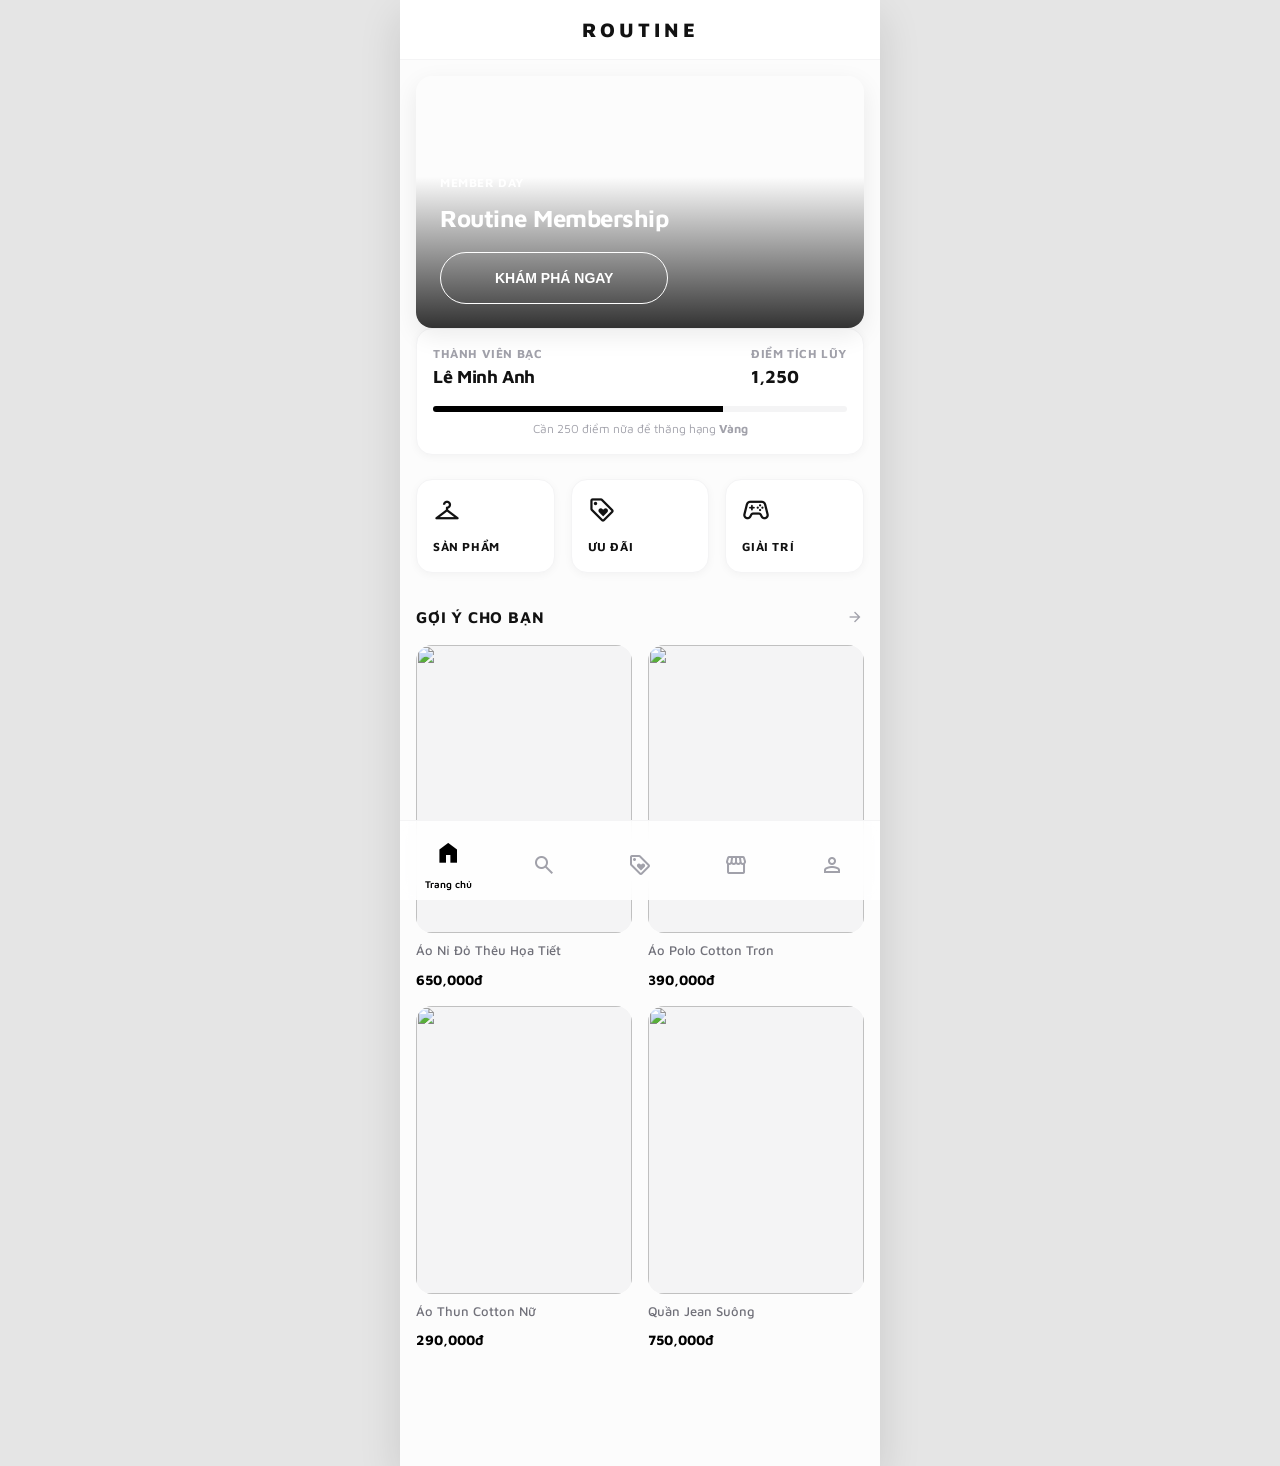
==== index.html @ a9ef7113 "Refactor Routine UI to modern fashion aesthetics" ====
<!DOCTYPE html>
<html lang="vi">
<head>
    <meta charset="UTF-8">
    <meta name="viewport" content="width=device-width, initial-scale=1.0, maximum-scale=1.0, user-scalable=no, viewport-fit=cover">
    <title>ROUTINE | Minimalism Fashion</title>
    <link rel="stylesheet" href="style.css">
</head>
<body>
    <div class="app-container">
        
        <!-- HEADER -->
        <header class="app-header">
            <h1 class="brand-logo">ROUTINE</h1>
        </header>

        <!-- VIEW: TRANG CHỦ -->
        <div id="view-home" class="view-section">
            <div class="p-4 flex-col gap-4">
                <div class="hero-banner" style="background-image: url('https://images.unsplash.com/photo-1441984904996-e0b6ba687e04?q=80&w=1200');">
                    <div class="hero-content">
                        <p class="text-xs uppercase font-bold mb-2">Member Day</p>
                        <h2 class="text-2xl font-bold mb-4">Routine Membership</h2>
                        <button class="btn btn-outline" style="border-color: white; color: white;" onclick="showTiers()">KHÁM PHÁ NGAY</button>
                    </div>
                </div>

                <div class="card mb-6">
                    <div class="flex justify-between items-start mb-4">
                        <div>
                            <p class="text-xs text-muted uppercase font-bold mb-1">Thành viên Bạc</p>
                            <h3 class="text-lg font-bold">Lê Minh Anh</h3>
                        </div>
                        <div class="text-right">
                            <p class="text-xs text-muted uppercase font-bold mb-1">Điểm tích lũy</p>
                            <p id="home-points" class="text-lg font-bold">1,250</p>
                        </div>
                    </div>
                    <div style="height: 6px; background: #f4f4f5; border-radius: 3px; overflow: hidden; margin-bottom: 8px;">
                        <div style="height: 100%; width: 70%; background: var(--accent);"></div>
                    </div>
                    <p class="text-xs text-muted text-center">Cần 250 điểm nữa để thăng hạng <span class="font-bold text-accent">Vàng</span></p>
                </div>

                <div class="flex gap-4 mb-8">
                    <div class="card flex-1 flex-col items-center justify-center p-4 gap-2" onclick="showView('shop')">
                        <span class="material-symbols-outlined" style="font-size: 28px;">checkroom</span>
                        <p class="text-xs font-bold uppercase mt-2">Sản phẩm</p>
                    </div>
                    <div class="card flex-1 flex-col items-center justify-center p-4 gap-2" onclick="showView('loyalty')">
                        <span class="material-symbols-outlined" style="font-size: 28px;">loyalty</span>
                        <p class="text-xs font-bold uppercase mt-2">Ưu đãi</p>
                    </div>
                    <div class="card flex-1 flex-col items-center justify-center p-4 gap-2" onclick="openGameHub()">
                        <span class="material-symbols-outlined" style="font-size: 28px;">stadia_controller</span>
                        <p class="text-xs font-bold uppercase mt-2">Giải trí</p>
                    </div>
                </div>

                <div class="flex justify-between items-center mb-4">
                    <h3 class="text-base uppercase tracking-wide">Gợi ý cho bạn</h3>
                    <span class="material-symbols-outlined text-muted" style="font-size: 18px;" onclick="showView('shop')">arrow_forward</span>
                </div>
                <div class="product-grid" id="home-featured-products"></div>
            </div>
        </div>

        <!-- VIEW: MUA SẮM -->
        <div id="view-shop" class="view-section hidden">
            <div class="px-4 py-2 sticky" style="top: var(--header-height); background: var(--glass-bg); backdrop-filter: var(--glass-blur); z-index: 10;">
                <div class="input-wrapper mb-4">
                    <span class="material-symbols-outlined text-muted ml-2">search</span>
                    <input type="text" id="shop-search" placeholder="Tìm sản phẩm áo, quần..." oninput="handleSearch(this.value)">
                </div>
                <div class="tabs" style="margin-bottom: 8px;">
                    <div class="tab active" onclick="switchShopTab('nam')">NAM</div>
                    <div class="tab" onclick="switchShopTab('nu')">NỮ</div>
                </div>
            </div>
            <div class="p-4">
                <div class="product-grid" id="shop-product-grid"></div>
            </div>
        </div>

        <!-- VIEW: LOYALTY -->
        <div id="view-loyalty" class="view-section hidden">
            <div class="p-6">
                <!-- VIP Card -->
                <div class="vip-card mb-8">
                    <p class="text-xs uppercase font-semibold text-muted mb-2 tracking-wide">Silver Member</p>
                    <h2 class="text-3xl font-bold mb-8">Lê Minh Anh</h2>
                    <div class="flex justify-between items-end">
                        <div>
                            <p class="text-xs text-muted mb-1 uppercase">Điểm hiện có</p>
                            <p class="text-2xl font-bold">1,250</p>
                        </div>
                        <span class="material-symbols-outlined" style="font-size: 40px; opacity: 0.8;">workspaces</span>
                    </div>
                    <button class="btn btn-outline mt-6" style="border-color: rgba(255,255,255,0.2); color: white;" onclick="showTiers()">CHI TIẾT HẠNG</button>
                </div>

                <h3 class="text-sm font-bold uppercase mb-4 text-muted">Đổi Voucher</h3>
                <div class="flex flex-col gap-4 mb-8">
                    <div class="card flex justify-between items-center">
                        <div class="flex items-center gap-4">
                            <div style="width:40px;height:40px; border-radius:8px; background:#f4f4f5; display:flex; align-items:center; justify-content:center;">
                                <span class="material-symbols-outlined">sell</span>
                            </div>
                            <div>
                                <p class="text-sm font-bold">Voucher 50K</p>
                                <p class="text-xs text-muted">Đổi 500 điểm</p>
                            </div>
                        </div>
                        <button class="btn" style="width: 70px; padding: 8px; font-size: 12px;" onclick="redeemVoucher(50)">ĐỔI</button>
                    </div>
                    <div class="card flex justify-between items-center">
                        <div class="flex items-center gap-4">
                            <div style="width:40px;height:40px; border-radius:8px; background:#f4f4f5; display:flex; align-items:center; justify-content:center;">
                                <span class="material-symbols-outlined">sell</span>
                            </div>
                            <div>
                                <p class="text-sm font-bold">Voucher 100K</p>
                                <p class="text-xs text-muted">Đổi 900 điểm</p>
                            </div>
                        </div>
                        <button class="btn" style="width: 70px; padding: 8px; font-size: 12px;" onclick="redeemVoucher(100)">ĐỔI</button>
                    </div>
                </div>

                <h3 class="text-sm font-bold uppercase mb-4 text-muted">Voucher Của Bạn</h3>
                <div id="user-vouchers" class="flex flex-col gap-3"></div>
            </div>
        </div>

        <!-- VIEW: CỬA HÀNG -->
        <div id="view-stores" class="view-section hidden">
            <div class="p-4">
                <div class="card mb-6" style="background: var(--accent); color: white; padding: 24px;">
                    <p class="text-xs uppercase font-bold text-muted mb-2 tracking-wide">Gần bạn nhất</p>
                    <h3 class="text-xl font-bold mb-2">Routine Nguyễn Trãi</h3>
                    <p class="text-xs opacity-80 mb-6">554 Nguyễn Trãi, Thanh Xuân, Hà Nội</p>
                    
                    <button class="btn btn-outline" style="border-color: rgba(255,255,255,0.3); color: white;" onclick="openBooking('Routine Nguyễn Trãi')">ĐẶT LỊCH THỬ ĐỒ</button>
                </div>

                <div class="tabs">
                    <div class="tab store-tab active" onclick="renderStores('Tất cả', this)">Tất cả</div>
                    <div class="tab store-tab" onclick="renderStores('Hà Nội', this)">Hà Nội</div>
                    <div class="tab store-tab" onclick="renderStores('TP HCM', this)">TP HCM</div>
                </div>

                <div id="store-list" class="flex flex-col gap-4"></div>
            </div>
        </div>

        <!-- VIEW: CÁ NHÂN -->
        <div id="view-account" class="view-section hidden">
            <div class="p-6 flex flex-col items-center">
                <div style="width:90px;height:90px; border-radius:50%; overflow:hidden; border: 3px solid white; box-shadow: var(--shadow-md); margin-bottom: 16px;">
                    <img src="https://images.unsplash.com/photo-1544005313-94ddf0286df2?q=80&w=300" style="width:100%; height:100%; object-fit:cover;">
                </div>
                <h2 class="text-xl font-bold mb-1">Lee Ji-eun</h2>
                <p class="text-sm text-gray mb-8">iu.official@routine.vn</p>

                <div class="w-full card p-0 overflow-hidden mb-8">
                    <div class="menu-item" onclick="openOverlay('order-history')">
                        <span class="text-sm font-semibold">Lịch sử đơn hàng</span>
                        <span class="material-symbols-outlined text-gray">chevron_right</span>
                    </div>
                    <div class="menu-item" onclick="openOverlay('personal-info')">
                        <span class="text-sm font-semibold">Thông tin cá nhân</span>
                        <span class="material-symbols-outlined text-gray">chevron_right</span>
                    </div>
                    <div class="menu-item" onclick="openOverlay('policies')">
                        <span class="text-sm font-semibold">Chính sách & Quy định</span>
                        <span class="material-symbols-outlined text-gray">chevron_right</span>
                    </div>
                    <div class="menu-item" onclick="openOverlay('help')">
                        <span class="text-sm font-semibold">Trợ giúp</span>
                        <span class="material-symbols-outlined text-gray">chevron_right</span>
                    </div>
                </div>

                <button class="btn btn-outline w-full" style="color: #ef4444; border-color: #fca5a5;">ĐĂNG XUẤT</button>
            </div>
        </div>

        <!-- BOTTOM NAV -->
        <nav class="bottom-nav">
            <a href="javascript:void(0)" class="nav-item active" id="nav-home" onclick="showView('home')">
                <span class="material-symbols-outlined">home</span>
                <span>Trang chủ</span>
            </a>
            <a href="javascript:void(0)" class="nav-item" id="nav-shop" onclick="showView('shop')">
                <span class="material-symbols-outlined">search</span>
                <span>Sản phẩm</span>
            </a>
            <a href="javascript:void(0)" class="nav-item" id="nav-loyalty" onclick="showView('loyalty')">
                <span class="material-symbols-outlined">loyalty</span>
                <span>Loyalty</span>
            </a>
            <a href="javascript:void(0)" class="nav-item" id="nav-stores" onclick="showView('stores')">
                <span class="material-symbols-outlined">storefront</span>
                <span>Cửa hàng</span>
            </a>
            <a href="javascript:void(0)" class="nav-item" id="nav-account" onclick="showView('account')">
                <span class="material-symbols-outlined">person</span>
                <span>Cá nhân</span>
            </a>
        </nav>

        <!-- OVELAYS -->
        
        <!-- PRODUCT DETAIL OVERLAY -->
        <div id="overlay-product-detail" class="overlay-view hidden">
            <header class="overlay-header">
                <span class="material-symbols-outlined back-btn" onclick="closeOverlay('product-detail')">close</span>
                <span class="flex-1 text-center font-bold uppercase text-sm tracking-wide">Chi tiết</span>
                <div style="width: 40px"></div>
            </header>
            <div class="overlay-content p-0">
                <img id="pd-img" src="" style="width:100%; aspect-ratio:3/4; object-fit:cover;">
                <div class="p-6">
                    <p class="text-xs text-gray uppercase font-bold mb-2">Sản phẩm Routine</p>
                    <h2 id="pd-name" class="text-xl mb-2 font-bold"></h2>
                    <p id="pd-price" class="text-xl font-bold mb-8 text-accent"></p>
                    
                    <p class="text-xs font-bold uppercase text-gray mb-3">Chọn Kích thước</p>
                    <div class="flex gap-3 mb-8">
                        <div class="size-btn active" onclick="selectSize(this)">S</div>
                        <div class="size-btn" onclick="selectSize(this)">M</div>
                        <div class="size-btn" onclick="selectSize(this)">L</div>
                        <div class="size-btn" onclick="selectSize(this)">XL</div>
                    </div>

                    <p class="text-xs font-bold uppercase text-gray mb-3">Mô tả sản phẩm</p>
                    <p class="text-sm text-gray mb-8 leading-relaxed">
                        Thiết kế chú trọng sự thoải mái và thanh lịch. Chất liệu cotton pha spandex đem lại độ mềm mại tối đa trên bề mặt, giữ form xuất sắc qua nhiều lần giặt. Nâng tầm phong cách cá nhân với sự tối giản khác biệt.
                    </p>

                    <button class="btn" onclick="addToCart()">THÊM VÀO GIỎ</button>
                    <button class="btn btn-outline mt-3" style="border: none;" onclick="closeOverlay('product-detail')">TÌM HIỂU THÊM Ở TRANG KHÁC</button>
                </div>
            </div>
        </div>

        <!-- CART OVERLAY -->
        <div id="overlay-cart" class="overlay-view hidden">
            <header class="overlay-header">
                <span class="material-symbols-outlined back-btn" onclick="closeOverlay('cart')">close</span>
                <span class="flex-1 text-center font-bold uppercase text-sm tracking-wide">Giỏ hàng của bạn</span>
                <div style="width: 40px"></div>
            </header>
            <div class="overlay-content p-4 flex flex-col justify-between">
                <div id="cart-items" class="flex-1"></div>
                <div class="mt-8 pt-4 border-t border-border">
                    <div class="flex justify-between items-center mb-4">
                        <span class="text-sm font-semibold">Tổng cộng:</span>
                        <span id="cart-total" class="text-xl font-bold text-accent">0đ</span>
                    </div>
                    <button class="btn w-full" onclick="openCheckout()">TIẾN HÀNH THANH TOÁN</button>
                </div>
            </div>
        </div>

        <!-- CHECKOUT OVERLAY -->
        <div id="overlay-checkout" class="overlay-view hidden">
            <header class="overlay-header">
                <span class="material-symbols-outlined back-btn" onclick="closeOverlay('checkout')">arrow_back</span>
                <span class="flex-1 text-center font-bold uppercase text-sm tracking-wide">Thanh toán</span>
                <div style="width: 40px"></div>
            </header>
            <div class="overlay-content p-5">
                <div class="card p-4 mb-6">
                    <p class="text-xs uppercase font-bold text-gray mb-4">Thông tin nhận hàng</p>
                    <div class="input-wrapper mb-3"><input type="text" placeholder="Họ và tên" value="Lê Minh Anh"></div>
                    <div class="input-wrapper mb-3"><input type="text" placeholder="Số điện thoại" value="098****123"></div>
                    <div class="input-wrapper"><input type="text" placeholder="Địa chỉ giao hàng"></div>
                </div>

                <div class="card p-4 mb-6">
                    <p class="text-xs uppercase font-bold text-gray mb-4">Voucher</p>
                    <div class="flex justify-between items-center cursor-pointer" onclick="openOverlay('voucher-select')">
                        <div class="flex items-center gap-3">
                            <span class="material-symbols-outlined text-accent">local_offer</span>
                            <span id="co-voucherName" class="text-sm font-semibold">Chọn hoặc nhập mã</span>
                        </div>
                        <span class="material-symbols-outlined text-gray">chevron_right</span>
                    </div>
                </div>

                <div class="card p-4 mb-8">
                    <div class="flex justify-between mb-2">
                        <p class="text-sm text-gray">Tạm tính</p>
                        <p id="co-subtotal" class="text-sm font-medium">0đ</p>
                    </div>
                    <div class="flex justify-between mb-4 pb-4 border-b border-border">
                        <p class="text-sm text-gray">Giảm giá</p>
                        <p id="co-discount" class="text-sm font-medium text-success">0đ</p>
                    </div>
                    <div class="flex justify-between">
                        <p class="text-base font-bold">Tổng thanh toán</p>
                        <p id="co-final" class="text-xl font-bold">0đ</p>
                    </div>
                </div>

                <button class="btn" onclick="placeOrder()">HOÀN TẤT ĐẶT HÀNG</button>
            </div>
        </div>

        <!-- SUCCESS OVERLAY -->
        <div id="overlay-success" class="overlay-view hidden justify-center items-center p-6 text-center">
            <div style="width: 80px; height: 80px; border-radius: 50%; background: var(--success); color: white; display: flex; align-items: center; justify-content: center; margin-bottom: 24px;">
                <span class="material-symbols-outlined" style="font-size: 36px;">done</span>
            </div>
            <h2 class="text-2xl font-bold mb-2">Đặt hàng thành công</h2>
            <p class="text-sm text-gray mb-8">Cảm ơn bạn đã mua sắm tại Routine. Đơn hàng #RTN-9201 đang được chuẩn bị.</p>
            <button class="btn btn-outline" style="width: 200px" onclick="closeAllOverlays(); showView('home');">VỀ TRANG CHỦ</button>
        </div>

        <!-- GAME HUB -->
        <div id="overlay-game-hub" class="overlay-view hidden">
            <header class="overlay-header">
                <span class="material-symbols-outlined back-btn" onclick="closeOverlay('game-hub')">close</span>
                <span class="flex-1 text-center font-bold uppercase text-sm tracking-wide">Giải trí & Quà tặng</span>
                <div style="width: 40px"></div>
            </header>
            <div class="overlay-content p-6">
                <div class="card flex items-center gap-4 py-5 mb-4" onclick="openOverlay('wheel')">
                    <div style="width: 50px; height: 50px; border-radius: var(--radius-sm); background: var(--bg-main); display: flex; align-items: center; justify-content: center;">
                        <span class="material-symbols-outlined">casino</span>
                    </div>
                    <div>
                        <h3 class="text-base font-bold">Lucky Wheel</h3>
                        <p class="text-xs text-gray">Quay thưởng nhận Voucher độc quyền</p>
                    </div>
                </div>

                <div class="card flex items-center gap-4 py-5 mb-4" onclick="alert('Tính năng Mix & Match đang hoàn thiện')">
                    <div style="width: 50px; height: 50px; border-radius: var(--radius-sm); background: var(--bg-main); display: flex; align-items: center; justify-content: center;">
                        <span class="material-symbols-outlined">checkroom</span>
                    </div>
                    <div>
                        <h3 class="text-base font-bold">Mix & Match AI</h3>
                        <p class="text-xs text-gray">Tạo cá tính riêng với AI Styling</p>
                    </div>
                </div>
            </div>
        </div>

        <!-- WHEEL GAME -->
        <div id="overlay-wheel" class="overlay-view hidden text-center">
            <header class="overlay-header">
                <span class="material-symbols-outlined back-btn" onclick="closeOverlay('wheel')">arrow_back</span>
                <span class="flex-1 text-center font-bold uppercase text-sm tracking-wide">Vòng Quay May Mắn</span>
                <div style="width: 40px"></div>
            </header>
            <div class="overlay-content p-6 flex flex-col items-center">
                <h2 class="text-xl font-bold mt-4 mb-2">Thử vận may ngay!</h2>
                <p class="text-sm text-gray mb-10">Mỗi ngày 1 lượt quay cho thành viên Routine.</p>

                <div class="wheel-container text-center" id="wheel">
                    <div class="wheel-segment border-bottom"></div>
                    <div class="wheel-segment border-bottom"></div>
                    <div class="wheel-segment border-bottom"></div>
                    <div class="wheel-segment border-bottom"></div>
                    <div class="wheel-segment border-bottom"></div>
                    <div class="wheel-segment border-bottom"></div>
                </div>
                <div style="width: 0; height: 0; border-left: 20px solid transparent; border-right: 20px solid transparent; border-top: 40px solid var(--accent); margin-top: -20px; z-index: 10;"></div>

                <button id="spin-btn" class="btn mt-12" style="width: 250px;" onclick="spinWheel()">BẮT ĐẦU QUAY</button>
            </div>
        </div>

        <!-- VOUCHER SELECT -->
        <div id="overlay-voucher-select" class="overlay-view hidden">
            <header class="overlay-header">
                <span class="material-symbols-outlined back-btn" onclick="closeOverlay('voucher-select')">close</span>
                <span class="flex-1 text-center font-bold uppercase text-sm tracking-wide">Chọn ưu đãi</span>
                <div style="width: 40px"></div>
            </header>
            <div class="overlay-content p-6">
                <div id="voucher-list" class="flex flex-col gap-4"></div>
            </div>
        </div>

        <!-- TIER DETAILS -->
        <div id="overlay-tier-details" class="overlay-view hidden">
            <header class="overlay-header">
                <span class="material-symbols-outlined back-btn" onclick="closeOverlay('tier-details')">close</span>
                <span class="flex-1 text-center font-bold uppercase text-sm tracking-wide">Hạng Membership</span>
                <div style="width: 40px"></div>
            </header>
            <div class="overlay-content p-5">
                <div class="tabs mb-6" style="gap: 4px; justify-content: space-between; border: none; background: #f4f4f5; border-radius: 12px; padding: 4px;">
                    <div class="tab tier-tab text-center flex-1" style="border-radius:8px; padding: 10px 0; font-size: 13px; font-weight:700; color:var(--text-muted);" onclick="renderTier('bronze')">ĐỒNG</div>
                    <div class="tab tier-tab text-center flex-1 active" style="border-radius:8px; padding: 10px 0; font-size: 13px; font-weight:700; color:var(--accent); background:white; box-shadow:0 2px 4px rgba(0,0,0,0.05);" onclick="renderTier('silver')">BẠC</div>
                    <div class="tab tier-tab text-center flex-1" style="border-radius:8px; padding: 10px 0; font-size: 13px; font-weight:700; color:var(--text-muted);" onclick="renderTier('gold')">VÀNG</div>
                </div>

                <div id="tier-content-dynamic">
                    <!-- injected by js -->
                </div>
            </div>
        </div>

        <!-- ORDER HISTORY -->
        <div id="overlay-order-history" class="overlay-view hidden">
            <header class="overlay-header">
                <span class="material-symbols-outlined back-btn" onclick="closeOverlay('order-history')">arrow_back</span>
                <span class="flex-1 text-center font-bold uppercase text-sm tracking-wide">Lịch sử đơn hàng</span>
                <div style="width: 40px"></div>
            </header>
            <div class="overlay-content p-4">
                <div class="card mb-4 p-4">
                    <div class="flex justify-between items-center mb-3">
                        <p class="text-sm font-bold uppercase">#RTN-9201</p>
                        <p class="text-xs font-semibold text-success bg-white px-2 py-1 rounded border border-success">Đang chuẩn bị</p>
                    </div>
                    <div class="flex justify-between items-center mb-2">
                        <p class="text-sm text-gray">30/03/2026</p>
                        <p class="text-sm font-bold">1,820,000đ</p>
                    </div>
                </div>
                <!-- Mock completed order -->
                <div class="card mb-4 p-4 opacity-75">
                    <div class="flex justify-between items-center mb-3">
                        <p class="text-sm font-bold uppercase text-gray">#RTN-8452</p>
                        <p class="text-xs font-semibold text-gray bg-white px-2 py-1 rounded border border-border">Đã giao hàng</p>
                    </div>
                    <div class="flex justify-between items-center mb-2">
                        <p class="text-sm text-gray">15/02/2026</p>
                        <p class="text-sm font-bold text-gray">450,000đ</p>
                    </div>
                </div>
            </div>
        </div>

        <!-- PERSONAL INFO -->
        <div id="overlay-personal-info" class="overlay-view hidden">
            <header class="overlay-header">
                <span class="material-symbols-outlined back-btn" onclick="closeOverlay('personal-info')">arrow_back</span>
                <span class="flex-1 text-center font-bold uppercase text-sm tracking-wide">Thông tin cá nhân</span>
                <div style="width: 40px"></div>
            </header>
            <div class="overlay-content p-6">
                <div class="flex flex-col items-center mb-8">
                    <div style="width:90px;height:90px; border-radius:50%; overflow:hidden; border: 3px solid white; box-shadow: var(--shadow-md); margin-bottom: 16px;">
                        <img src="https://images.unsplash.com/photo-1544005313-94ddf0286df2?q=80&w=300" style="width:100%; height:100%; object-fit:cover;">
                    </div>
                    <button class="text-sm font-semibold text-accent underline bg-transparent border-none">Đổi ảnh đại diện</button>
                </div>
                <div class="input-wrapper mb-4"><input type="text" placeholder="Họ và tên" value="Lee Ji-eun"></div>
                <div class="input-wrapper mb-4"><input type="email" placeholder="Email" value="iu.official@routine.vn"></div>
                <div class="input-wrapper mb-4"><input type="tel" placeholder="Số điện thoại" value="098****123"></div>
                
                <button class="btn mt-4" onclick="closeOverlay('personal-info'); alert('Cập nhật thành công!');">LƯU THAY ĐỔI</button>
            </div>
        </div>

        <!-- POLICIES -->
        <div id="overlay-policies" class="overlay-view hidden">
            <header class="overlay-header">
                <span class="material-symbols-outlined back-btn" onclick="closeOverlay('policies')">arrow_back</span>
                <span class="flex-1 text-center font-bold uppercase text-sm tracking-wide">Chính sách</span>
                <div style="width: 40px"></div>
            </header>
            <div class="overlay-content p-6 text-sm text-gray leading-relaxed">
                <h3 class="text-base font-bold text-accent mb-2">1. Điều khoản bảo hành</h3>
                <p class="mb-4">Tất cả các sản phẩm Routine đều được bảo hành đường may, khóa kéo trong vòng 3 tháng kể từ ngày mua. Quý khách vui lòng mang hóa đơn đến cửa hàng gần nhất để được hỗ trợ.</p>
                <h3 class="text-base font-bold text-accent mb-2">2. Chính sách đổi trả</h3>
                <p class="mb-4">Khách hàng được quyền đổi sản phẩm một lần duy nhất trong vòng 15 ngày với điều kiện sản phẩm còn nguyên tem mác, chưa qua sử dụng, giặt ủi.</p>
                <h3 class="text-base font-bold text-accent mb-2">3. Phí vận chuyển</h3>
                <p class="mb-4">Miễn phí giao hàng cho đơn từ 500,000đ. Đơn dưới mức trên tính phí vận chuyển đồng giá 30,000đ trên toàn quốc.</p>
            </div>
        </div>

        <!-- HELP -->
        <div id="overlay-help" class="overlay-view hidden">
            <header class="overlay-header">
                <span class="material-symbols-outlined back-btn" onclick="closeOverlay('help')">arrow_back</span>
                <span class="flex-1 text-center font-bold uppercase text-sm tracking-wide">Trợ giúp</span>
                <div style="width: 40px"></div>
            </header>
            <div class="overlay-content p-6">
                <div class="card p-5 mb-6 text-center">
                    <span class="material-symbols-outlined text-accent mb-2" style="font-size: 32px;">support_agent</span>
                    <h3 class="text-base font-bold mb-1">Tổng đài CSKH</h3>
                    <p class="text-sm text-gray mb-4">1900 633 982<br>(09:00 - 22:00 hằng ngày)</p>
                    <button class="btn btn-outline w-full" style="height: 44px; font-size: 13px;">GỌI NGAY</button>
                </div>
                <div class="card p-5 text-center">
                    <span class="material-symbols-outlined text-accent mb-2" style="font-size: 32px;">chat</span>
                    <h3 class="text-base font-bold mb-1">Trò chuyện với chúng tôi</h3>
                    <p class="text-sm text-gray mb-4">Nhắn tin qua Facebook hoặc Zalo</p>
                    <button class="btn w-full" style="height: 44px; font-size: 13px;">GỬI TIN NHẮN</button>
                </div>
            </div>
        </div>

        <!-- BOOKING / ALERTS-->

        <div id="overlay-booking" class="overlay-view hidden">
            <header class="overlay-header">
                <span class="material-symbols-outlined back-btn" onclick="closeOverlay('booking')">arrow_back</span>
                <span class="flex-1 text-center font-bold uppercase text-sm tracking-wide">Đặt hẹn</span>
                <div style="width: 40px"></div>
            </header>
            <div class="overlay-content p-6">
                <div class="card p-5">
                    <h2 id="book-store-name" class="text-lg font-bold mb-6">Routine Nguyễn Trãi</h2>
                    <div class="input-wrapper mb-4"><input type="date" value="2026-03-31"></div>
                    <div class="input-wrapper mb-4">
                        <select>
                            <option>09:00 - 10:00</option>
                            <option>10:00 - 11:00</option>
                            <option>14:00 - 15:00</option>
                        </select>
                    </div>
                    <button class="btn mt-4" onclick="closeOverlay('booking'); alert('Đặt lịch thành công! Bạn sẽ nhận được email xác nhận.')">XÁC NHẬN ĐẶT LỊCH</button>
                </div>
            </div>
        </div>

        <!-- Floating Cart Icon (Global active state) -->
        <div id="floating-cart" style="position: fixed; bottom: calc(var(--nav-height) + 20px); right: 20px; width: 56px; height: 56px; background: var(--accent); color: white; border-radius: 50%; display: none; align-items: center; justify-content: center; box-shadow: var(--shadow-lg); z-index: 900; cursor: pointer;" onclick="openOverlay('cart')">
            <span class="material-symbols-outlined">shopping_bag</span>
            <div id="cart-badge" style="position: absolute; top: -5px; right: -5px; background: var(--success); width: 22px; height: 22px; border-radius: 50%; font-size: 11px; font-weight: bold; display: flex; align-items: center; justify-content: center;">1</div>
        </div>

    </div>

    <!-- MAIN SCRIPT -->
    <script src="main.js"></script>
</body>
</html>
---- style.css ----
@import url('https://fonts.googleapis.com/css2?family=Maven+Pro:wght@400;500;600;700;800;900&display=swap');
@import url('https://fonts.googleapis.com/css2?family=Material+Symbols+Outlined:opsz,wght,FILL,GRAD@24,300,0,0');

:root {
    --bg-main: #fcfcfc;
    --bg-surface: #ffffff;
    --text-primary: #121212;
    --text-secondary: #71717a;
    --text-muted: #a1a1aa;
    --accent: #000000;
    --accent-hover: #27272a;
    --border: #f4f4f5;
    --border-dark: #e4e4e7;
    --success: #10b981;
    --nav-height: 80px;
    --header-height: 60px;
    --radius-sm: 8px;
    --radius-md: 16px;
    --radius-lg: 24px;
    --radius-full: 9999px;
    --shadow-sm: 0 2px 8px rgba(0, 0, 0, 0.04);
    --shadow-md: 0 8px 24px rgba(0, 0, 0, 0.08);
    --shadow-lg: 0 16px 40px rgba(0, 0, 0, 0.12);
    --glass-bg: rgba(255, 255, 255, 0.85);
    --glass-blur: blur(12px);
    --max-width: 480px;
}

* {
    margin: 0;
    padding: 0;
    box-sizing: border-box;
    -webkit-tap-highlight-color: transparent;
}

body {
    font-family: 'Maven Pro', sans-serif;
    background-color: #e5e5e5;
    color: var(--text-primary);
    -webkit-font-smoothing: antialiased;
    line-height: 1.5;
}

/* App Container */
.app-container {
    width: 100%;
    max-width: var(--max-width);
    min-height: 100vh;
    margin: 0 auto;
    background-color: var(--bg-main);
    position: relative;
    overflow-x: hidden;
    box-shadow: var(--shadow-lg);
    display: flex;
    flex-direction: column;
}

/* Typography Utilities */
h1, h2, h3, h4, h5, h6 { font-weight: 700; letter-spacing: -0.02em; }
.text-xs { font-size: 0.75rem; }
.text-sm { font-size: 0.875rem; }
.text-base { font-size: 1rem; }
.text-lg { font-size: 1.125rem; }
.text-xl { font-size: 1.25rem; }
.text-2xl { font-size: 1.5rem; }
.text-3xl { font-size: 1.875rem; }
.font-medium { font-weight: 500; }
.font-semibold { font-weight: 600; }
.font-bold { font-weight: 700; }
.text-center { text-align: center; }
.text-gray { color: var(--text-secondary); }
.text-muted { color: var(--text-muted); }
.uppercase { text-transform: uppercase; letter-spacing: 0.05em; }

/* Layout Utilities */
.flex { display: flex; }
.flex-col { flex-direction: column; }
.items-center { align-items: center; }
.items-stretch { align-items: stretch; }
.justify-between { justify-content: space-between; }
.justify-center { justify-content: center; }
.flex-1 { flex: 1; }
.gap-1 { gap: 4px; }
.gap-2 { gap: 8px; }
.gap-3 { gap: 12px; }
.gap-4 { gap: 16px; }
.gap-6 { gap: 24px; }
.w-full { width: 100%; }

/* Spacing */
.p-4 { padding: 16px; }
.p-5 { padding: 20px; }
.p-6 { padding: 24px; }
.px-4 { padding: 0 16px; }
.py-2 { padding: 8px 0; }
.py-4 { padding: 16px 0; }
.mt-2 { margin-top: 8px; }
.mt-4 { margin-top: 16px; }
.mt-6 { margin-top: 24px; }
.mt-8 { margin-top: 32px; }
.mb-2 { margin-bottom: 8px; }
.mb-4 { margin-bottom: 16px; }
.mb-6 { margin-bottom: 24px; }
.mb-8 { margin-bottom: 32px; }

.hidden { display: none !important; }

/* Header */
.app-header {
    height: var(--header-height);
    display: flex;
    align-items: center;
    justify-content: center;
    position: sticky;
    top: 0;
    background: var(--glass-bg);
    backdrop-filter: var(--glass-blur);
    -webkit-backdrop-filter: var(--glass-blur);
    z-index: 100;
    border-bottom: 1px solid var(--border);
}
.brand-logo {
    font-size: 20px;
    font-weight: 800;
    letter-spacing: 0.2em;
    text-transform: uppercase;
}

/* Bottom Navigation */
.bottom-nav {
    position: fixed;
    bottom: 0;
    left: 50%;
    transform: translateX(-50%);
    width: 100%;
    max-width: var(--max-width);
    height: var(--nav-height);
    background: var(--glass-bg);
    backdrop-filter: var(--glass-blur);
    -webkit-backdrop-filter: var(--glass-blur);
    border-top: 1px solid var(--border);
    display: flex;
    justify-content: space-around;
    align-items: center;
    z-index: 1000;
    padding-bottom: env(safe-area-inset-bottom, 16px);
    padding-top: 8px;
}
.nav-item {
    display: flex;
    flex-direction: column;
    align-items: center;
    gap: 4px;
    color: var(--text-muted);
    text-decoration: none;
    transition: all 0.3s ease;
    width: 60px;
    position: relative;
}
.nav-item .material-symbols-outlined {
    font-size: 24px;
    transition: all 0.3s cubic-bezier(0.4, 0, 0.2, 1);
}
.nav-item span:last-child {
    font-size: 10px;
    font-weight: 600;
    opacity: 0;
    transform: translateY(10px);
    transition: all 0.3s cubic-bezier(0.4, 0, 0.2, 1);
    position: absolute;
    bottom: -15px;
}
.nav-item.active { color: var(--accent); }
.nav-item.active .material-symbols-outlined {
    transform: translateY(-12px) scale(1.1);
    font-Variation-Settings: 'FILL' 1;
}
.nav-item.active span:last-child {
    opacity: 1;
    transform: translateY(0);
}

/* Card */
.card {
    background: var(--bg-surface);
    border-radius: var(--radius-md);
    padding: 16px;
    box-shadow: var(--shadow-sm);
    border: 1px solid var(--border);
    transition: transform 0.2s ease, box-shadow 0.2s ease;
}
.card:active {
    transform: scale(0.98);
}

/* Buttons */
.btn {
    width: 100%;
    height: 52px;
    padding: 0 20px;
    border-radius: var(--radius-full);
    background: var(--accent);
    color: #fff;
    border: none;
    font-size: 14px;
    font-weight: 700;
    cursor: pointer;
    transition: all 0.2s ease;
    display: inline-flex;
    align-items: center;
    justify-content: center;
    gap: 8px;
}
.btn:active { transform: scale(0.96); background: var(--accent-hover); }
.btn-outline {
    background: transparent;
    color: var(--accent);
    border: 1px solid var(--border-dark);
}
.btn-outline:active { background: var(--border); }

/* Views */
.view-section {
    flex: 1;
    padding-bottom: calc(var(--nav-height) + 20px);
    animation: fadeIn 0.4s ease forwards;
}
@keyframes fadeIn {
    from { opacity: 0; transform: translateY(10px); }
    to { opacity: 1; transform: translateY(0); }
}

/* Hero Banner */
.hero-banner {
    position: relative;
    border-radius: var(--radius-md);
    overflow: hidden;
    aspect-ratio: 16/9;
    display: flex;
    align-items: flex-end;
    padding: 24px;
    color: white;
    background-size: cover;
    background-position: center;
    box-shadow: var(--shadow-md);
}
.hero-banner::before {
    content: '';
    position: absolute;
    inset: 0;
    background: linear-gradient(to top, rgba(0,0,0,0.8) 0%, rgba(0,0,0,0) 60%);
}
.hero-content {
    position: relative;
    z-index: 1;
}

/* Product Grid */
.product-grid {
    display: grid;
    grid-template-columns: repeat(2, 1fr);
    gap: 16px;
}
.product-card {
    display: flex;
    flex-direction: column;
    gap: 8px;
    cursor: pointer;
}
.product-card .img-wrapper {
    border-radius: var(--radius-md);
    overflow: hidden;
    aspect-ratio: 3/4;
    background: var(--border);
    position: relative;
}
.product-card img {
    width: 100%;
    height: 100%;
    object-fit: cover;
    transition: transform 0.5s ease;
}
.product-card:active img {
    transform: scale(1.05);
}
.product-title {
    font-size: 13px;
    font-weight: 500;
    color: var(--text-secondary);
    display: -webkit-box;
    -webkit-line-clamp: 2;
    -webkit-box-orient: vertical;
    overflow: hidden;
}
.product-price {
    font-size: 14px;
    font-weight: 700;
    color: var(--accent);
}

/* Forms & Inputs */
.input-wrapper {
    background: var(--bg-surface);
    border: 1px solid var(--border-dark);
    border-radius: var(--radius-full);
    display: flex;
    align-items: center;
    padding: 0 16px;
    height: 48px;
}
.input-wrapper input, .input-wrapper select {
    border: none;
    background: transparent;
    flex: 1;
    font-size: 14px;
    outline: none;
    font-family: inherit;
    color: var(--accent);
}

/* Tabs */
.tabs {
    display: flex;
    gap: 24px;
    border-bottom: 1px solid var(--border);
    margin-bottom: 24px;
    overflow-x: auto;
    scrollbar-width: none;
}
.tabs::-webkit-scrollbar { display: none; }
.tab {
    padding: 12px 0;
    font-size: 14px;
    font-weight: 600;
    color: var(--text-muted);
    cursor: pointer;
    position: relative;
    white-space: nowrap;
    transition: color 0.3s ease;
}
.tab.active { color: var(--accent); }
.tab::after {
    content: '';
    position: absolute;
    bottom: -1px;
    left: 0;
    width: 100%;
    height: 2px;
    background: var(--accent);
    transform: scaleX(0);
    transition: transform 0.3s ease;
}
.tab.active::after { transform: scaleX(1); }

/* Overlays */
.overlay-view {
    position: fixed;
    inset: 0;
    background: var(--bg-main);
    z-index: 2000;
    display: flex;
    flex-direction: column;
    animation: slideUp 0.4s cubic-bezier(0.16, 1, 0.3, 1) forwards;
}
@keyframes slideUp {
    from { transform: translateY(100%); }
    to { transform: translateY(0); }
}
.overlay-header {
    height: var(--header-height);
    display: flex;
    align-items: center;
    padding: 0 16px;
    background: var(--glass-bg);
    backdrop-filter: var(--glass-blur);
    border-bottom: 1px solid var(--border);
    position: sticky;
    top: 0;
    z-index: 10;
}
.overlay-content {
    flex: 1;
    overflow-y: auto;
    padding-bottom: 32px;
}
.back-btn {
    cursor: pointer;
    padding: 8px;
    margin-left: -8px;
    border-radius: 50%;
    display: inline-flex;
    transition: background 0.2s;
}
.back-btn:active { background: var(--border); }

/* Loyalty VIP Card */
.vip-card {
    background: linear-gradient(135deg, #1f1f22 0%, #000000 100%);
    border-radius: 24px;
    padding: 24px;
    color: white;
    box-shadow: 0 20px 40px rgba(0,0,0,0.2);
    position: relative;
    overflow: hidden;
}
.vip-card::after {
    content: '';
    position: absolute;
    top: -50%;
    left: -50%;
    width: 200%;
    height: 200%;
    background: linear-gradient(45deg, transparent 40%, rgba(255,255,255,0.1) 50%, transparent 60%);
    animation: shine 4s infinite;
}
@keyframes shine {
    0% { transform: translate(-30%, -30%); }
    100% { transform: translate(30%, 30%); }
}

.cart-item {
    display: flex;
    gap: 16px;
    padding: 16px 0;
    border-bottom: 1px solid var(--border);
}
.cart-qty-btn {
    width: 28px;
    height: 28px;
    border-radius: 50%;
    border: 1px solid var(--border-dark);
    display: flex;
    align-items: center;
    justify-content: center;
    font-weight: 500;
    cursor: pointer;
}
.cart-qty-btn:active { background: var(--border); }

/* Wheel Game */
.wheel-container {
    width: 280px;
    height: 280px;
    border-radius: 50%;
    border: 4px solid var(--accent);
    position: relative;
    overflow: hidden;
    margin: 40px auto;
    transition: transform 4s cubic-bezier(0.1, 0.9, 0.2, 1);
    box-shadow: var(--shadow-lg);
}
.wheel-segment {
    position: absolute;
    width: 100%;
    height: 100%;
    clip-path: polygon(50% 50%, 50% 0, 100% 0, 100% 50%);
    transform-origin: center;
}
.wheel-segment:nth-child(1) { transform: rotate(0deg); background: #fdfdfd; }
.wheel-segment:nth-child(2) { transform: rotate(60deg); background: #f4f4f5; }
.wheel-segment:nth-child(3) { transform: rotate(120deg); background: #fdfdfd; }
.wheel-segment:nth-child(4) { transform: rotate(180deg); background: #f4f4f5; }
.wheel-segment:nth-child(5) { transform: rotate(240deg); background: #fdfdfd; }
.wheel-segment:nth-child(6) { transform: rotate(300deg); background: #f4f4f5; }

/* Menus */
.menu-item {
    padding: 16px;
    border-bottom: 1px solid var(--border);
    display: flex;
    justify-content: space-between;
    align-items: center;
    cursor: pointer;
    background: var(--bg-surface);
}
.menu-item:active { background: #fafafa; }
.menu-item:first-child { border-top-left-radius: var(--radius-md); border-top-right-radius: var(--radius-md); }
.menu-item:last-child { border-bottom: none; border-bottom-left-radius: var(--radius-md); border-bottom-right-radius: var(--radius-md); }

/* Sizes */
.size-btn {
    width: 48px;
    height: 48px;
    border-radius: var(--radius-sm);
    border: 1px solid var(--border-dark);
    display: flex;
    align-items: center;
    justify-content: center;
    font-weight: 600;
    cursor: pointer;
    transition: all 0.2s;
}
.size-btn.active {
    background: var(--accent);
    color: white;
    border-color: var(--accent);
}
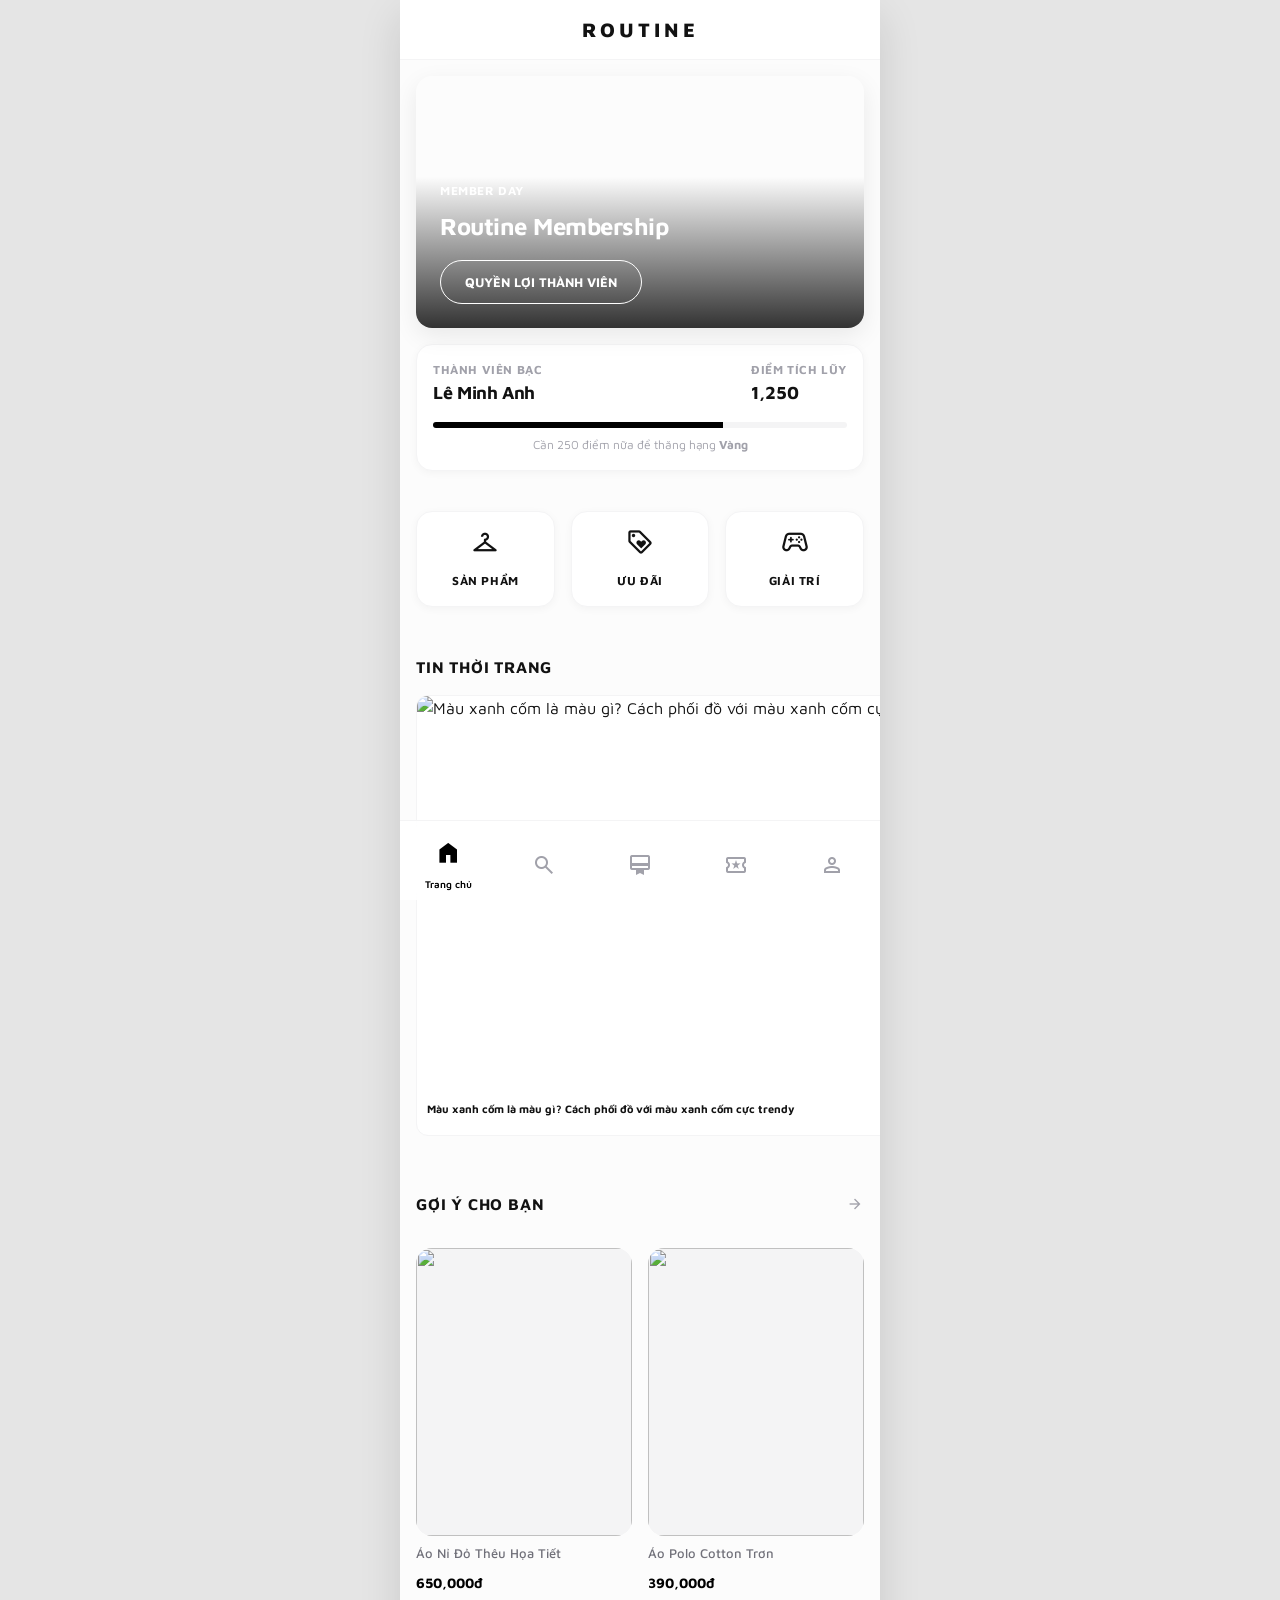
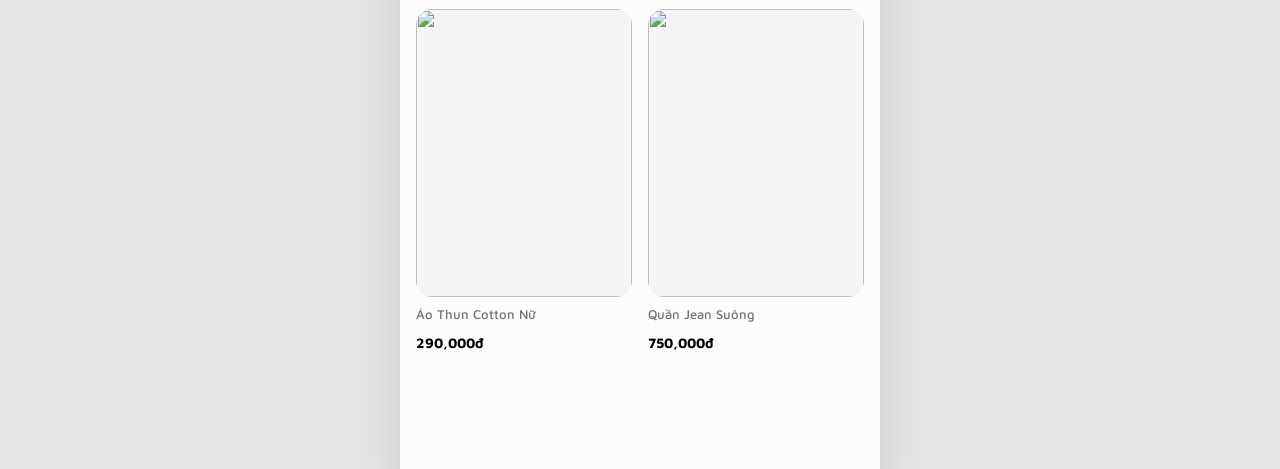
==== commit 5ed8e1a8: "Complete Routine Mini-App: Store Locator, Enhanced Purchase Flow, and Account Management" ====
--- a/index.html
+++ b/index.html
@@ -1,14 +1,23 @@
 <!DOCTYPE html>
 <html lang="vi">
+
 <head>
     <meta charset="UTF-8">
-    <meta name="viewport" content="width=device-width, initial-scale=1.0, maximum-scale=1.0, user-scalable=no, viewport-fit=cover">
+    <meta name="viewport"
+        content="width=device-width, initial-scale=1.0, maximum-scale=1.0, user-scalable=no, viewport-fit=cover">
     <title>ROUTINE | Minimalism Fashion</title>
+
+    <link rel="preconnect" href="https://fonts.googleapis.com">
+    <link rel="preconnect" href="https://fonts.gstatic.com" crossorigin>
+    <link href="https://fonts.googleapis.com/css2?family=Maven+Pro:wght@400;500;600;700;800;900&display=swap"
+        rel="stylesheet">
+    <link rel="stylesheet"
+        href="https://fonts.googleapis.com/css2?family=Material+Symbols+Outlined:opsz,wght,FILL,GRAD@24,400,0,0" />
     <link rel="stylesheet" href="style.css">
 </head>
+
 <body>
     <div class="app-container">
-        
         <!-- HEADER -->
         <header class="app-header">
             <h1 class="brand-logo">ROUTINE</h1>
@@ -16,15 +25,16 @@
 
         <!-- VIEW: TRANG CHỦ -->
         <div id="view-home" class="view-section">
-            <div class="p-4 flex-col gap-4">
-                <div class="hero-banner" style="background-image: url('https://images.unsplash.com/photo-1441984904996-e0b6ba687e04?q=80&w=1200');">
+            <div class="p-4 flex flex-col gap-4">
+                <div class="hero-banner"
+                    style="background-image: url('https://images.unsplash.com/photo-1441984904996-e0b6ba687e04?q=80&w=1200');">
                     <div class="hero-content">
                         <p class="text-xs uppercase font-bold mb-2">Member Day</p>
                         <h2 class="text-2xl font-bold mb-4">Routine Membership</h2>
-                        <button class="btn btn-outline" style="border-color: white; color: white;" onclick="showTiers()">KHÁM PHÁ NGAY</button>
-                    </div>
-                </div>
-
+                        <button class="btn btn-outline" style="border-color: white; color: white;"
+                            onclick="showTiers()">QUYỀN LỢI THÀNH VIÊN</button>
+                    </div>
+                </div>
                 <div class="card mb-6">
                     <div class="flex justify-between items-start mb-4">
                         <div>
@@ -36,30 +46,46 @@
                             <p id="home-points" class="text-lg font-bold">1,250</p>
                         </div>
                     </div>
-                    <div style="height: 6px; background: #f4f4f5; border-radius: 3px; overflow: hidden; margin-bottom: 8px;">
+                    <div
+                        style="height: 6px; background: #f4f4f5; border-radius: 3px; overflow: hidden; margin-bottom: 8px;">
                         <div style="height: 100%; width: 70%; background: var(--accent);"></div>
                     </div>
-                    <p class="text-xs text-muted text-center">Cần 250 điểm nữa để thăng hạng <span class="font-bold text-accent">Vàng</span></p>
-                </div>
-
+                    <p class="text-xs text-muted text-center">Cần 250 điểm nữa để thăng hạng <span
+                            class="font-bold text-accent">Vàng</span></p>
+                </div>
                 <div class="flex gap-4 mb-8">
-                    <div class="card flex-1 flex-col items-center justify-center p-4 gap-2" onclick="showView('shop')">
+                    <div class="card flex-1 flex flex-col items-center justify-center p-4 gap-2"
+                        onclick="showView('shop')">
                         <span class="material-symbols-outlined" style="font-size: 28px;">checkroom</span>
                         <p class="text-xs font-bold uppercase mt-2">Sản phẩm</p>
                     </div>
-                    <div class="card flex-1 flex-col items-center justify-center p-4 gap-2" onclick="showView('loyalty')">
+                    <div class="card flex-1 flex flex-col items-center justify-center p-4 gap-2"
+                        onclick="showView('offers')">
                         <span class="material-symbols-outlined" style="font-size: 28px;">loyalty</span>
                         <p class="text-xs font-bold uppercase mt-2">Ưu đãi</p>
                     </div>
-                    <div class="card flex-1 flex-col items-center justify-center p-4 gap-2" onclick="openGameHub()">
+                    <div class="card flex-1 flex flex-col items-center justify-center p-4 gap-2"
+                        onclick="openGameHub()">
                         <span class="material-symbols-outlined" style="font-size: 28px;">stadia_controller</span>
                         <p class="text-xs font-bold uppercase mt-2">Giải trí</p>
                     </div>
                 </div>
 
+                <div class="flex flex-col gap-4 mb-8">
+                    <div class="flex justify-between items-center">
+                        <h3 class="text-base uppercase tracking-wide">Tin thời trang</h3>
+                    </div>
+                    <div class="news-slider-container">
+                        <div class="news-slider" id="news-slider">
+                            <!-- JS Renders News Here -->
+                        </div>
+                    </div>
+                </div>
+
                 <div class="flex justify-between items-center mb-4">
                     <h3 class="text-base uppercase tracking-wide">Gợi ý cho bạn</h3>
-                    <span class="material-symbols-outlined text-muted" style="font-size: 18px;" onclick="showView('shop')">arrow_forward</span>
+                    <span class="material-symbols-outlined text-muted" style="font-size: 18px;"
+                        onclick="showView('shop')">arrow_forward</span>
                 </div>
                 <div class="product-grid" id="home-featured-products"></div>
             </div>
@@ -67,10 +93,12 @@
 
         <!-- VIEW: MUA SẮM -->
         <div id="view-shop" class="view-section hidden">
-            <div class="px-4 py-2 sticky" style="top: var(--header-height); background: var(--glass-bg); backdrop-filter: var(--glass-blur); z-index: 10;">
+            <div class="px-4 py-2 sticky"
+                style="top: var(--header-height); background: var(--glass-bg); backdrop-filter: var(--glass-blur); z-index: 10;">
                 <div class="input-wrapper mb-4">
                     <span class="material-symbols-outlined text-muted ml-2">search</span>
-                    <input type="text" id="shop-search" placeholder="Tìm sản phẩm áo, quần..." oninput="handleSearch(this.value)">
+                    <input type="text" id="shop-search" placeholder="Tìm sản phẩm áo, quần..."
+                        oninput="handleSearch(this.value)">
                 </div>
                 <div class="tabs" style="margin-bottom: 8px;">
                     <div class="tab active" onclick="switchShopTab('nam')">NAM</div>
@@ -82,8 +110,8 @@
             </div>
         </div>
 
-        <!-- VIEW: LOYALTY -->
-        <div id="view-loyalty" class="view-section hidden">
+        <!-- VIEW: MEMBERSHIP -->
+        <div id="view-membership" class="view-section hidden">
             <div class="p-6">
                 <!-- VIP Card -->
                 <div class="vip-card mb-8">
@@ -92,96 +120,160 @@
                     <div class="flex justify-between items-end">
                         <div>
                             <p class="text-xs text-muted mb-1 uppercase">Điểm hiện có</p>
-                            <p class="text-2xl font-bold">1,250</p>
+                            <p class="text-2xl font-bold" id="membership-points">1,250</p>
                         </div>
                         <span class="material-symbols-outlined" style="font-size: 40px; opacity: 0.8;">workspaces</span>
                     </div>
-                    <button class="btn btn-outline mt-6" style="border-color: rgba(255,255,255,0.2); color: white;" onclick="showTiers()">CHI TIẾT HẠNG</button>
-                </div>
-
-                <h3 class="text-sm font-bold uppercase mb-4 text-muted">Đổi Voucher</h3>
-                <div class="flex flex-col gap-4 mb-8">
-                    <div class="card flex justify-between items-center">
-                        <div class="flex items-center gap-4">
-                            <div style="width:40px;height:40px; border-radius:8px; background:#f4f4f5; display:flex; align-items:center; justify-content:center;">
-                                <span class="material-symbols-outlined">sell</span>
-                            </div>
-                            <div>
-                                <p class="text-sm font-bold">Voucher 50K</p>
-                                <p class="text-xs text-muted">Đổi 500 điểm</p>
-                            </div>
-                        </div>
-                        <button class="btn" style="width: 70px; padding: 8px; font-size: 12px;" onclick="redeemVoucher(50)">ĐỔI</button>
-                    </div>
-                    <div class="card flex justify-between items-center">
-                        <div class="flex items-center gap-4">
-                            <div style="width:40px;height:40px; border-radius:8px; background:#f4f4f5; display:flex; align-items:center; justify-content:center;">
-                                <span class="material-symbols-outlined">sell</span>
-                            </div>
-                            <div>
-                                <p class="text-sm font-bold">Voucher 100K</p>
-                                <p class="text-xs text-muted">Đổi 900 điểm</p>
-                            </div>
-                        </div>
-                        <button class="btn" style="width: 70px; padding: 8px; font-size: 12px;" onclick="redeemVoucher(100)">ĐỔI</button>
-                    </div>
-                </div>
-
-                <h3 class="text-sm font-bold uppercase mb-4 text-muted">Voucher Của Bạn</h3>
-                <div id="user-vouchers" class="flex flex-col gap-3"></div>
-            </div>
-        </div>
-
-        <!-- VIEW: CỬA HÀNG -->
-        <div id="view-stores" class="view-section hidden">
+                    <button class="btn btn-outline mt-6" style="border-color: rgba(255,255,255,0.2); color: white;"
+                        onclick="showTiers()">CHI TIẾT HẠNG</button>
+                    <div class="flex justify-between mt-4">
+                        <span class="text-xs text-white underline cursor-pointer" onclick="openOverlay('policies')">Điều
+                            kiện đổi điểm</span>
+                        <span class="text-xs text-white underline cursor-pointer" onclick="showTiers()">Quyền lợi
+                            Routine Rewards</span>
+                    </div>
+                </div>
+                <div class="card p-6 mt-8">
+                    <p class="text-xs text-muted mb-4 uppercase font-bold tracking-widest text-center">Đổi Voucher bằng
+                        điểm
+                    </p>
+                    <div class="point-input-group mb-4">
+                        <input type="number" id="point-input" placeholder="0" oninput="updateVoucherPreview()">
+                        <span class="material-symbols-outlined text-muted" style="margin: 0 12px;">arrow_forward</span>
+                        <div id="voucher-preview" class="text-xl font-bold text-accent">0K</div>
+                    </div>
+                    <button class="btn w-full" onclick="redeemCustomPoints()">XÁC NHẬN ĐỔI</button>
+                    <div id="point-redeem-options" class="hidden"></div>
+                </div>
+                <div class="mb-8">
+                    <h3 class="text-sm font-bold uppercase mb-4 text-muted">Thông Tin Membership</h3>
+                    <div class="card p-4">
+                        <p class="text-sm mb-2"><span class="font-bold text-gray">Họ tên:</span> Lê Minh Anh</p>
+                        <p class="text-sm mb-2"><span class="font-bold text-gray">Giới tính:</span> Nam</p>
+                        <p class="text-sm mb-2"><span class="font-bold text-gray">Ngày sinh:</span> 15/08/1998</p>
+                        <hr class="my-3 border-border">
+                        <div class="input-wrapper mb-3"><input type="text" placeholder="Nghề nghiệp hiện tại"
+                                value="Nhân viên văn phòng"></div>
+                        <div class="input-wrapper mb-3"><input type="text" placeholder="Nơi sinh sống" value="Hà Nội">
+                        </div>
+                        <button class="btn mt-2 h-10 text-xs">CẬP NHẬT THÔNG TIN</button>
+                    </div>
+                </div>
+                <div class="mb-4">
+                    <h3 class="text-sm font-bold uppercase mb-4 text-muted">Routine Wrapped</h3>
+                    <div class="grid grid-cols-2 gap-3">
+                        <div class="card p-3 flex flex-col justify-center items-center text-center cursor-pointer"
+                            onclick="alert('Danh hiệu: Cỗ Máy Tiêu Tiền!')">
+                            <span class="material-symbols-outlined text-accent mb-1">payments</span>
+                            <p class="text-xs text-gray">Đã chi tiêu</p>
+                            <p class="font-bold">12,500K</p>
+                        </div>
+                        <div class="card p-3 flex flex-col justify-center items-center text-center cursor-pointer"
+                            onclick="alert('Danh hiệu: Thợ Săn Sale!')">
+                            <span class="material-symbols-outlined text-success mb-1">savings</span>
+                            <p class="text-xs text-gray">Đã tiết kiệm</p>
+                            <p class="font-bold">1,850K</p>
+                        </div>
+                        <div class="card p-3 flex flex-col justify-center items-center text-center cursor-pointer"
+                            onclick="alert('Danh hiệu: Gương Mặt Thân Quen!')">
+                            <span class="material-symbols-outlined text-accent mb-1">shopping_bag</span>
+                            <p class="text-xs text-gray">Số lần mua sắm</p>
+                            <p class="font-bold">14 lần</p>
+                        </div>
+
+                        <div class="card p-3 flex flex-col justify-center items-center text-center cursor-pointer"
+                            onclick="openStores()">
+                            <span class="material-symbols-outlined text-accent mb-1">store</span>
+                            <p class="text-xs text-gray">CH Yêu thích</p>
+                            <p class="font-bold text-xs">Routine Nguyễn Trãi</p>
+                        </div>
+                        <div class="card p-3 flex flex-col justify-center items-center text-center cursor-pointer"
+                            onclick="alert('Danh hiệu: Thành Viên Thân Thiết!')">
+                            <span class="material-symbols-outlined text-accent mb-1">workspace_premium</span>
+                            <p class="text-xs text-gray">Hạng cao nhất</p>
+                            <p class="font-bold">Silver</p>
+                        </div>
+                        <div class="card p-3 flex flex-col justify-center items-center text-center cursor-pointer"
+                            onclick="alert('Danh hiệu: Chuyên Gia Mặc Đẹp!')">
+                            <span class="material-symbols-outlined text-accent mb-1">checkroom</span>
+                            <p class="text-xs text-gray">Dòng chân ái</p>
+
+                            <p class="font-bold">Quần Jean</p>
+                        </div>
+                    </div>
+                    <button class="btn w-full mt-6"
+                        style="background: linear-gradient(135deg, #000 0%, #434343 100%); margin-bottom: 24px;"
+                        onclick="openBadge()">XEM DANH HIỆU CỦA BẠN</button>
+                </div>
+            </div>
+        </div>
+
+
+        <!-- VIEW: OFFERS -->
+        <div id="view-offers" class="view-section hidden">
+            <div class="px-4 py-2 sticky"
+                style="top: var(--header-height); background: var(--glass-bg); backdrop-filter: var(--glass-blur); z-index: 10;">
+                <div class="tabs" style="margin-bottom: 8px;">
+                    <div class="tab active offer-tab" onclick="switchOffersTab('voucher')">VOUCHER</div>
+                    <div class="tab offer-tab" onclick="switchOffersTab('gift')">QUÀ TẶNG</div>
+                </div>
+            </div>
             <div class="p-4">
-                <div class="card mb-6" style="background: var(--accent); color: white; padding: 24px;">
-                    <p class="text-xs uppercase font-bold text-muted mb-2 tracking-wide">Gần bạn nhất</p>
-                    <h3 class="text-xl font-bold mb-2">Routine Nguyễn Trãi</h3>
-                    <p class="text-xs opacity-80 mb-6">554 Nguyễn Trãi, Thanh Xuân, Hà Nội</p>
-                    
-                    <button class="btn btn-outline" style="border-color: rgba(255,255,255,0.3); color: white;" onclick="openBooking('Routine Nguyễn Trãi')">ĐẶT LỊCH THỬ ĐỒ</button>
-                </div>
-
-                <div class="tabs">
-                    <div class="tab store-tab active" onclick="renderStores('Tất cả', this)">Tất cả</div>
-                    <div class="tab store-tab" onclick="renderStores('Hà Nội', this)">Hà Nội</div>
-                    <div class="tab store-tab" onclick="renderStores('TP HCM', this)">TP HCM</div>
-                </div>
-
-                <div id="store-list" class="flex flex-col gap-4"></div>
+                <div id="offers-voucher-content">
+                    <h3 class="text-sm font-bold uppercase mb-4 text-muted">Voucher của bạn</h3>
+                    <div id="user-vouchers" class="flex flex-col gap-3"></div>
+
+                    <h3 class="text-sm font-bold uppercase mt-8 mb-4 text-muted">Đổi Voucher bằng điểm</h3>
+                    <div id="redeemable-vouchers" class="flex flex-col gap-3"></div>
+
+                    <button class="btn btn-outline w-full mt-8" onclick="openVoucherHistory()">LỊCH SỬ VOUCHER</button>
+                </div>
+
+                <div id="offers-gift-content" class="hidden">
+                    <h3 class="text-sm font-bold uppercase mb-4 text-muted">Quà tặng đặc biệt</h3>
+                    <div id="available-gifts" class="flex flex-col gap-3"></div>
+
+                    <button class="btn btn-outline w-full mt-8" onclick="openGiftHistory()">LỊCH SỬ QUÀ TẶNG</button>
+                </div>
             </div>
         </div>
 
         <!-- VIEW: CÁ NHÂN -->
-        <div id="view-account" class="view-section hidden">
-            <div class="p-6 flex flex-col items-center">
-                <div style="width:90px;height:90px; border-radius:50%; overflow:hidden; border: 3px solid white; box-shadow: var(--shadow-md); margin-bottom: 16px;">
-                    <img src="https://images.unsplash.com/photo-1544005313-94ddf0286df2?q=80&w=300" style="width:100%; height:100%; object-fit:cover;">
+        <div id="view-account" class="view hidden">
+            <div class="p-6 flex flex-col items-center pt-10">
+                <div class="relative mb-4">
+                    <img src="https://encrypted-tbn0.gstatic.com/images?q=tbn:ANd9GcR6vI2xO2Q-W7zLyoIuA0BvB1Yp1kOnI_mE_w&s"
+                        style="width: 100px; height: 100px; border-radius: 50%; object-fit: cover; border: 4px solid white; box-shadow: 0 4px 15px rgba(0,0,0,0.1);">
                 </div>
                 <h2 class="text-xl font-bold mb-1">Lee Ji-eun</h2>
-                <p class="text-sm text-gray mb-8">iu.official@routine.vn</p>
+                <p class="text-sm text-gray mb-10">iu.official@routine.vn</p>
 
                 <div class="w-full card p-0 overflow-hidden mb-8">
-                    <div class="menu-item" onclick="openOverlay('order-history')">
-                        <span class="text-sm font-semibold">Lịch sử đơn hàng</span>
+                    <div class="flex items-center p-4 border-b border-gray-50 cursor-pointer active:bg-gray-50 h-[60px]"
+                        onclick="openStores()">
+                        <p class="flex-1 text-sm font-bold">Tìm kiếm cửa hàng</p>
                         <span class="material-symbols-outlined text-gray">chevron_right</span>
                     </div>
-                    <div class="menu-item" onclick="openOverlay('personal-info')">
-                        <span class="text-sm font-semibold">Thông tin cá nhân</span>
+                    <div class="flex items-center p-4 border-b border-gray-50 cursor-pointer active:bg-gray-50 h-[60px]"
+                        onclick="openOrders()">
+                        <p class="flex-1 text-sm font-bold">Lịch sử đơn hàng</p>
                         <span class="material-symbols-outlined text-gray">chevron_right</span>
                     </div>
-                    <div class="menu-item" onclick="openOverlay('policies')">
-                        <span class="text-sm font-semibold">Chính sách & Quy định</span>
+                    <div class="flex items-center p-4 border-b border-gray-50 cursor-pointer active:bg-gray-50 h-[60px]"
+                        onclick="openProfile()">
+                        <p class="flex-1 text-sm font-bold">Thông tin cá nhân</p>
                         <span class="material-symbols-outlined text-gray">chevron_right</span>
                     </div>
-                    <div class="menu-item" onclick="openOverlay('help')">
-                        <span class="text-sm font-semibold">Trợ giúp</span>
+                    <div class="flex items-center p-4 cursor-pointer active:bg-gray-50 h-[60px]"
+                        onclick="openOverlay('policies')">
+                        <p class="flex-1 text-sm font-bold">Chính sách & Quy định</p>
                         <span class="material-symbols-outlined text-gray">chevron_right</span>
                     </div>
                 </div>
 
-                <button class="btn btn-outline w-full" style="color: #ef4444; border-color: #fca5a5;">ĐĂNG XUẤT</button>
+                <button class="btn btn-outline w-full text-danger border-danger-light"
+                    style="border-radius: 30px; height: 50px !important; color: #ff5a5f !important; border-color: rgba(255, 90, 95, 0.2) !important;"
+                    onclick="location.reload()">ĐĂNG XUẤT</button>
             </div>
         </div>
 
@@ -195,13 +287,13 @@
                 <span class="material-symbols-outlined">search</span>
                 <span>Sản phẩm</span>
             </a>
-            <a href="javascript:void(0)" class="nav-item" id="nav-loyalty" onclick="showView('loyalty')">
-                <span class="material-symbols-outlined">loyalty</span>
-                <span>Loyalty</span>
+            <a href="javascript:void(0)" class="nav-item" id="nav-membership" onclick="showView('membership')">
+                <span class="material-symbols-outlined">card_membership</span>
+                <span>Membership</span>
             </a>
-            <a href="javascript:void(0)" class="nav-item" id="nav-stores" onclick="showView('stores')">
-                <span class="material-symbols-outlined">storefront</span>
-                <span>Cửa hàng</span>
+            <a href="javascript:void(0)" class="nav-item" id="nav-offers" onclick="showView('offers')">
+                <span class="material-symbols-outlined">local_activity</span>
+                <span>Ưu đãi</span>
             </a>
             <a href="javascript:void(0)" class="nav-item" id="nav-account" onclick="showView('account')">
                 <span class="material-symbols-outlined">person</span>
@@ -209,9 +301,158 @@
             </a>
         </nav>
 
-        <!-- OVELAYS -->
-        
-        <!-- PRODUCT DETAIL OVERLAY -->
+        <!-- OVERLAYS -->
+
+        <div id="overlay-store-search" class="overlay-view hidden">
+            <header class="overlay-header">
+                <span class="material-symbols-outlined back-btn"
+                    onclick="closeOverlay('store-search')">arrow_back</span>
+                <span class="flex-1 text-center font-bold uppercase text-sm tracking-wide">Hệ thống cửa hàng</span>
+                <div style="width: 40px"></div>
+            </header>
+            <div class="overlay-content">
+                <div class="p-4">
+                    <div class="input-wrapper mb-4">
+                        <span class="material-symbols-outlined text-muted ml-2">location_on</span>
+                        <input type="text" id="store-search-ipt" placeholder="Tìm tên đường, quận, thành phố..."
+                            oninput="filterStores(this.value)">
+                    </div>
+
+                    <div class="tabs mb-4 px-2" id="city-tabs" style="border:none;">
+                        <div class="tab active" style="font-size: 10px;" onclick="switchCity('hanoi')">HÀ NỘI</div>
+                        <div class="tab" style="font-size: 10px;" onclick="switchCity('hcm')">TP. HCM</div>
+                        <div class="tab" style="font-size: 10px;" onclick="switchCity('danang')">ĐÀ NẴNG</div>
+                    </div>
+
+                    <div id="store-map" class="card p-0 overflow-hidden mb-6" style="height: 200px;">
+                        <iframe
+                            src="https://www.google.com/maps/embed?pb=!1m18!1m12!1m3!1d1862.04618790076!2d105.8190367!3d21.00249!2m3!1f0!2f0!3f0!3m2!1i1024!2i768!4f13.1!3m3!1m2!1s0x3135ac8406f3068f%3A0xe535a2d6179426!2zUm91dGluZSBOZ3V54buFbiBUcsOjaQ!5e0!3m2!1svi!2svn!4v1650000000000"
+                            width="100%" height="100%" style="border:0;" allowfullscreen="" loading="lazy"></iframe>
+                    </div>
+
+                    <div id="stores-list" class="flex flex-col gap-3">
+                        <!-- JS Renders stores here -->
+                    </div>
+                </div>
+            </div>
+        </div>
+
+        <div id="overlay-tier-details" class="overlay-view hidden">
+            <header class="overlay-header">
+                <span class="material-symbols-outlined back-btn" onclick="closeOverlay('tier-details')">close</span>
+                <span class="flex-1 text-center font-bold uppercase text-sm tracking-wide">Hạng Membership</span>
+                <div style="width: 40px"></div>
+            </header>
+            <div class="overlay-content p-5">
+                <div class="tabs mb-6"
+                    style="gap: 4px; justify-content: space-between; border: none; background: #f4f4f5; border-radius: 12px; padding: 4px;">
+                    <div class="tab tier-tab text-center flex-1"
+                        style="border-radius:8px; padding: 10px 0; font-size: 11px; font-weight:700;"
+                        onclick="renderTier('MEMBER')">MEMBER</div>
+                    <div class="tab tier-tab text-center flex-1"
+                        style="border-radius:8px; padding: 10px 0; font-size: 11px; font-weight:700;"
+                        onclick="renderTier('SILVER')">SILVER</div>
+                    <div class="tab tier-tab text-center flex-1"
+                        style="border-radius:8px; padding: 10px 0; font-size: 11px; font-weight:700;"
+                        onclick="renderTier('GOLD')">GOLD</div>
+                    <div class="tab tier-tab text-center flex-1"
+                        style="border-radius:8px; padding: 10px 0; font-size: 11px; font-weight:700;"
+                        onclick="renderTier('DIAMOND')">DIAMOND</div>
+                </div>
+                <div id="tier-content-dynamic"></div>
+            </div>
+        </div>
+
+        <div id="overlay-point-success"
+            class="overlay-view hidden justify-center items-center p-6 text-center text-black"
+            style="background: rgba(0,0,0,0.5); z-index: 1000;">
+            <div class="card p-6 w-full" style="max-width:320px; margin: auto;">
+                <h2 class="text-xl font-bold mb-2">Chúc mừng bạn</h2>
+                <p class="text-sm mb-4" id="point-success-text"></p>
+                <div class="bg-white p-3 rounded mb-4 text-left" style="background:#f4f4f5">
+                    <p class="text-xs text-gray"><b>ĐK Sử dụng:</b> Áp dụng hóa đơn nguyên giá</p>
+                    <p class="text-xs text-gray"><b>HSD:</b> 30 ngày kể từ ngày quy đổi</p>
+                </div>
+                <button class="btn" onclick="closeOverlay('point-success');">ĐÓNG</button>
+            </div>
+        </div>
+
+
+        <div id="overlay-policies" class="overlay-view hidden">
+            <header class="overlay-header">
+                <span class="material-symbols-outlined back-btn" onclick="closeOverlay('policies')">arrow_back</span>
+                <span class="flex-1 text-center font-bold uppercase text-sm tracking-wide">Chính sách & Quy định</span>
+                <div style="width: 40px"></div>
+            </header>
+            <div class="overlay-content p-6 text-sm text-gray leading-relaxed">
+                <h3 class="text-base font-bold text-accent mb-2">1. Thông tin chung</h3>
+                <p class="mb-2">Có 2 loại điểm tích lũy:</p>
+                <ul class="list-disc pl-5 mb-4 space-y-2">
+                    <li><strong class="text-black">Điểm đổi quà:</strong> dùng để đổi điểm lấy Voucher hoặc quà tặng quà
+                        tặng hiện vật phù hợp với chương trình hiện hành.</li>
+                    <li><strong class="text-black">Điểm tích lũy xét hạng:</strong> là tổng điểm được tính bằng với tổng
+                        số tiền trên hóa đơn mỗi khách hàng đã mua trong 12 tháng gần nhất, dùng để xét hạn mức thẻ
+                        (Member, Silver, Gold, Diamond).</li>
+                </ul>
+                <p class="mb-4"><strong class="text-black">Giá trị quy đổi điểm:</strong> 10.000 VNĐ = 1 điểm</p>
+
+                <h3 class="text-base font-bold text-accent mb-2">2. Quy định điểm</h3>
+                <p class="mb-2">Điểm tích lũy sẽ được cộng vào tài khoản thành viên sau 24h tính từ thời điểm xuất hóa
+                    đơn.</p>
+                <p class="mb-4">Điểm xét hạng và điểm đổi quà sẽ có hạn sử dụng trong vòng 12 tháng tính từ thời điểm
+                    tích lũy điểm thành công. Sau 12 tháng, hệ thống sẽ tự động trừ đi số điểm hết hạn.</p>
+
+                <h3 class="text-base font-bold text-accent mb-2">3. Điều kiện và quyền lợi khách hàng thân thiết</h3>
+                <div class="overflow-x-auto mb-6">
+                    <table class="w-full text-xs"
+                        style="min-width: 400px; border-collapse: collapse; background: white; border-radius: 12px; overflow: hidden; border: 1px solid var(--border);">
+                        <thead>
+                            <tr style="background: #f8f9fa;">
+                                <th class="p-3 text-left border-b">HẠNG</th>
+                                <th class="p-3 text-left border-b">TÍCH LŨY</th>
+                                <th class="p-3 text-center border-b">GIẢM GIÁ</th>
+                                <th class="p-3 text-left border-b">DUY TRÌ</th>
+                                <th class="p-3 text-center border-b">ƯU ĐÃI SN</th>
+                            </tr>
+                        </thead>
+                        <tbody>
+                            <tr>
+                                <td class="p-3 border-b font-bold">Thành viên</td>
+                                <td class="p-3 border-b">&lt; 500 điểm</td>
+                                <td class="p-3 border-b text-center">-</td>
+                                <td class="p-3 border-b">-</td>
+                                <td class="p-3 border-b text-center">20%</td>
+                            </tr>
+                            <tr style="background: #fdfdfd;">
+                                <td class="p-3 border-b font-bold" style="color: #94a3b8;">Silver</td>
+                                <td class="p-3 border-b">500 - 999</td>
+                                <td class="p-3 border-b text-center font-bold">5%</td>
+                                <td class="p-3 border-b">350 điểm</td>
+                                <td class="p-3 border-b text-center">20%</td>
+                            </tr>
+                            <tr>
+                                <td class="p-3 border-b font-bold" style="color: #eab308;">Gold</td>
+                                <td class="p-3 border-b">1000 - 1999</td>
+                                <td class="p-3 border-b text-center font-bold">10%</td>
+                                <td class="p-3 border-b">700 điểm</td>
+                                <td class="p-3 border-b text-center">20%</td>
+                            </tr>
+                            <tr style="background: #fdfdfd;">
+                                <td class="p-3 border-b font-bold" style="color: #0ea5e9;">Diamond</td>
+                                <td class="p-3 border-b">&ge; 2000</td>
+                                <td class="p-3 border-b text-center font-bold">20%</td>
+                                <td class="p-3 border-b">1400 điểm</td>
+                                <td class="p-3 border-b text-center">25%</td>
+                            </tr>
+                        </tbody>
+                    </table>
+                </div>
+                <p class="text-xs italic text-muted">* Mức giảm giá áp dụng cho hóa đơn nguyên giá trong suốt năm hạng
+                    mức.</p>
+                <p class="text-xs italic text-muted">* Ưu đãi sinh nhật áp dụng 01 hóa đơn trong tháng sinh nhật.</p>
+            </div>
+        </div>
+
         <div id="overlay-product-detail" class="overlay-view hidden">
             <header class="overlay-header">
                 <span class="material-symbols-outlined back-btn" onclick="closeOverlay('product-detail')">close</span>
@@ -221,317 +462,326 @@
             <div class="overlay-content p-0">
                 <img id="pd-img" src="" style="width:100%; aspect-ratio:3/4; object-fit:cover;">
                 <div class="p-6">
-                    <p class="text-xs text-gray uppercase font-bold mb-2">Sản phẩm Routine</p>
                     <h2 id="pd-name" class="text-xl mb-2 font-bold"></h2>
                     <p id="pd-price" class="text-xl font-bold mb-8 text-accent"></p>
-                    
-                    <p class="text-xs font-bold uppercase text-gray mb-3">Chọn Kích thước</p>
-                    <div class="flex gap-3 mb-8">
-                        <div class="size-btn active" onclick="selectSize(this)">S</div>
-                        <div class="size-btn" onclick="selectSize(this)">M</div>
-                        <div class="size-btn" onclick="selectSize(this)">L</div>
-                        <div class="size-btn" onclick="selectSize(this)">XL</div>
-                    </div>
-
-                    <p class="text-xs font-bold uppercase text-gray mb-3">Mô tả sản phẩm</p>
-                    <p class="text-sm text-gray mb-8 leading-relaxed">
-                        Thiết kế chú trọng sự thoải mái và thanh lịch. Chất liệu cotton pha spandex đem lại độ mềm mại tối đa trên bề mặt, giữ form xuất sắc qua nhiều lần giặt. Nâng tầm phong cách cá nhân với sự tối giản khác biệt.
-                    </p>
-
-                    <button class="btn" onclick="addToCart()">THÊM VÀO GIỎ</button>
-                    <button class="btn btn-outline mt-3" style="border: none;" onclick="closeOverlay('product-detail')">TÌM HIỂU THÊM Ở TRANG KHÁC</button>
-                </div>
-            </div>
-        </div>
-
-        <!-- CART OVERLAY -->
+
+                    <div class="flex gap-3 mt-8">
+                        <button class="btn btn-outline flex-1 border-gray-200"
+                            style="height: 50px !important; color: #000 !important;" onclick="addToCart()">THÊM VÀO
+                            GIỎ</button>
+                        <button class="btn flex-1" style="height: 50px !important; background: #000 !important;"
+                            onclick="buyNow()">MUA NGAY</button>
+                    </div>
+                </div>
+            </div>
+        </div>
+
         <div id="overlay-cart" class="overlay-view hidden">
             <header class="overlay-header">
                 <span class="material-symbols-outlined back-btn" onclick="closeOverlay('cart')">close</span>
-                <span class="flex-1 text-center font-bold uppercase text-sm tracking-wide">Giỏ hàng của bạn</span>
-                <div style="width: 40px"></div>
-            </header>
-            <div class="overlay-content p-4 flex flex-col justify-between">
-                <div id="cart-items" class="flex-1"></div>
+                <span class="flex-1 text-center font-bold uppercase text-sm tracking-wide">Giỏ hàng</span>
+                <div style="width: 40px"></div>
+            </header>
+            <div class="overlay-content p-4">
+                <div id="cart-items"></div>
+
                 <div class="mt-8 pt-4 border-t border-border">
-                    <div class="flex justify-between items-center mb-4">
-                        <span class="text-sm font-semibold">Tổng cộng:</span>
+                    <div class="flex justify-between items-center mb-6">
+                        <span class="text-sm font-bold uppercase tracking-widest text-muted">Tổng cộng</span>
                         <span id="cart-total" class="text-xl font-bold text-accent">0đ</span>
                     </div>
-                    <button class="btn w-full" onclick="openCheckout()">TIẾN HÀNH THANH TOÁN</button>
-                </div>
-            </div>
-        </div>
-
-        <!-- CHECKOUT OVERLAY -->
+                    <button class="btn w-full h-[55px] text-base uppercase tracking-widest"
+                        style="background: #000 !important;" onclick="placeOrder()">XÁC NHẬN ĐẶT HÀNG</button>
+                    <button class="btn btn-outline w-full mt-3 border-gray-100"
+                        style="height: 45px !important; color: #888 !important; font-size: 11px;"
+                        onclick="closeOverlay('cart')">TIẾP TỤC XEM HÀNG</button>
+                </div>
+            </div>
+        </div>
+
+        <!-- FLOATING CART -->
+        <div id="floating-cart"
+            style="position: fixed; bottom: calc(var(--nav-height) + 20px); right: 20px; width: 56px; height: 56px; background: var(--accent); color: white; border-radius: 50%; display: none; align-items: center; justify-content: center; box-shadow: var(--shadow-lg); z-index: 900; cursor: pointer;"
+            onclick="openOverlay('cart')">
+            <span class="material-symbols-outlined">shopping_bag</span>
+            <div id="cart-badge"
+                style="position: absolute; top: -5px; right: -5px; background: var(--success); width: 22px; height: 22px; border-radius: 50%; font-size: 11px; font-weight: bold; display: flex; align-items: center; justify-content: center;">
+                0</div>
+        </div>
+    </div>
+
+
+    <div id="overlay-history-voucher" class="overlay-view hidden">
+        <header class="overlay-header">
+            <span class="material-symbols-outlined back-btn" onclick="closeOverlay('history-voucher')">arrow_back</span>
+            <span class="flex-1 text-center font-bold uppercase text-sm tracking-wide">Lịch sử Voucher</span>
+            <div style="width: 40px"></div>
+        </header>
+        <div class="overlay-content p-4">
+            <div id="history-voucher-list" class="flex flex-col gap-3"></div>
+        </div>
+    </div>
+
+
+    <div id="overlay-gift-detail" class="overlay-view hidden">
+        <header class="overlay-header">
+            <span class="material-symbols-outlined back-btn" onclick="closeOverlay('gift-detail')">arrow_back</span>
+            <span class="flex-1 text-center font-bold uppercase text-sm tracking-wide">Chi tiết quà tặng</span>
+            <div style="width: 40px"></div>
+        </header>
+        <div class="overlay-content">
+            <img id="gift-content-img" src="" class="w-full aspect-square object-cover">
+            <div class="p-6">
+                <h2 id="gift-content-title" class="text-xl font-bold mb-2"></h2>
+                <div class="bg-blue-50 p-4 rounded-lg mb-6" style="background: #eff6ff; border: 1px dashed #3b82f6;">
+                    <p class="text-xs font-bold text-blue-700 uppercase mb-1">Điều kiện nhận quà:</p>
+                    <p id="gift-content-conditions" class="text-sm text-blue-900"></p>
+                </div>
+                <p class="text-xs text-muted mb-8 leading-relaxed">
+                    * Quà tặng sẽ được gửi kèm trong đơn hàng tiếp theo hoặc nhận trực tiếp tại cửa hàng.<br>
+                    * Mỗi khách hàng chỉ được nhận tối đa 1 phần quà này.
+                </p>
+                <div id="gift-detail-action"></div>
+            </div>
+        </div>
+    </div>
+
+    <div id="overlay-history-gift" class="overlay-view hidden">
+        <header class="overlay-header">
+            <span class="material-symbols-outlined back-btn" onclick="closeOverlay('history-gift')">arrow_back</span>
+            <span class="flex-1 text-center font-bold uppercase text-sm tracking-wide">Lịch sử Quà tặng</span>
+            <div style="width: 40px"></div>
+        </header>
+        <div class="overlay-content p-4">
+            <div id="history-gift-list" class="flex flex-col gap-3"></div>
+        </div>
+    </div>
+
+    <div id="overlay-redeem-success" class="overlay-view hidden">
+        <div class="flex-1 flex flex-col items-center justify-center p-8 text-center">
+            <div
+                style="width: 80px; height: 80px; background: var(--success); color: white; border-radius: 50%; display: flex; align-items: center; justify-content: center; margin-bottom: 24px;">
+                <span class="material-symbols-outlined" style="font-size: 48px;">check</span>
+            </div>
+            <h2 class="text-2xl font-bold mb-4">Đổi thành công!</h2>
+            <p id="redeem-success-msg" class="text-gray mb-8">Bạn đã đổi voucher thành công và tiếp tục mua sắm.</p>
+            <button class="btn" onclick="closeAllOverlays(); showView('shop');">TIẾP TỤC MUA SẮM</button>
+            <button class="btn btn-outline mt-4" onclick="closeAllOverlays(); showView('offers');">XEM KHO ƯU
+                ĐÃI</button>
+        </div>
+    </div>
+
+
+
+    <div id="overlay-voucher-detail" class="overlay-view hidden">
+        <header class="overlay-header">
+            <span class="material-symbols-outlined back-btn" onclick="closeOverlay('voucher-detail')">arrow_back</span>
+            <span class="flex-1 text-center font-bold uppercase text-sm tracking-wide">Chi tiết Voucher</span>
+            <div style="width: 40px"></div>
+        </header>
+        <div class="overlay-content">
+            <div class="p-6">
+                <div class="flex items-center gap-4 mb-8">
+                    <div
+                        style="width: 64px; height: 64px; background: #fffcf0; border-radius: 12px; display: flex; align-items: center; justify-content: center; border: 1px solid #ffeeba;">
+                        <span class="material-symbols-outlined" style="color: #d4a017; font-size: 32px;">stars</span>
+                    </div>
+                    <div>
+                        <h2 id="vd-name" class="text-xl font-bold"></h2>
+                        <p id="vd-cost" class="text-sm text-accent font-bold"></p>
+                    </div>
+                </div>
+
+                <div class="space-y-4 mb-8">
+                    <div class="flex justify-between items-center py-3 border-b border-border">
+                        <span class="text-xs text-muted uppercase font-bold">Hạn sử dụng</span>
+                        <span id="vd-hsd" class="text-sm font-semibold"></span>
+                    </div>
+                    <div class="flex justify-between items-center py-3 border-b border-border">
+                        <span class="text-xs text-muted uppercase font-bold">Trạng thái</span>
+                        <span id="vd-status" class="text-sm font-semibold text-success">Còn hiệu lực</span>
+                    </div>
+                    <div class="flex justify-between items-center py-3 border-b border-border">
+                        <span class="text-xs text-muted uppercase font-bold">Số lượng còn lại</span>
+                        <span id="vd-qty" class="text-sm font-semibold text-accent"></span>
+                    </div>
+                    <div class="py-3">
+                        <span class="text-xs text-muted uppercase font-bold block mb-2">Điều kiện sử dụng</span>
+                        <p id="vd-conditions" class="text-sm text-gray leading-relaxed"></p>
+                    </div>
+                </div>
+                <div id="vd-action"></div>
+            </div>
+        </div>
+
+        <!-- OVERLAY: THANH TOÁN (SHOPEE STYLE) -->
         <div id="overlay-checkout" class="overlay-view hidden">
             <header class="overlay-header">
                 <span class="material-symbols-outlined back-btn" onclick="closeOverlay('checkout')">arrow_back</span>
                 <span class="flex-1 text-center font-bold uppercase text-sm tracking-wide">Thanh toán</span>
                 <div style="width: 40px"></div>
             </header>
-            <div class="overlay-content p-5">
-                <div class="card p-4 mb-6">
-                    <p class="text-xs uppercase font-bold text-gray mb-4">Thông tin nhận hàng</p>
-                    <div class="input-wrapper mb-3"><input type="text" placeholder="Họ và tên" value="Lê Minh Anh"></div>
-                    <div class="input-wrapper mb-3"><input type="text" placeholder="Số điện thoại" value="098****123"></div>
-                    <div class="input-wrapper"><input type="text" placeholder="Địa chỉ giao hàng"></div>
-                </div>
-
-                <div class="card p-4 mb-6">
-                    <p class="text-xs uppercase font-bold text-gray mb-4">Voucher</p>
-                    <div class="flex justify-between items-center cursor-pointer" onclick="openOverlay('voucher-select')">
-                        <div class="flex items-center gap-3">
-                            <span class="material-symbols-outlined text-accent">local_offer</span>
-                            <span id="co-voucherName" class="text-sm font-semibold">Chọn hoặc nhập mã</span>
-                        </div>
-                        <span class="material-symbols-outlined text-gray">chevron_right</span>
-                    </div>
-                </div>
-
-                <div class="card p-4 mb-8">
+            <div class="overlay-content bg-gray-50">
+                <!-- 1. Địa chỉ nhận hàng -->
+                <div class="bg-white p-4 mb-2 flex items-start gap-3 border-b border-gray-100">
+                    <span class="material-symbols-outlined text-orange-500 mt-1">location_on</span>
+                    <div class="flex-1">
+                        <div class="flex justify-between items-center mb-1">
+                            <p class="text-sm font-bold uppercase tracking-wide">Địa chỉ nhận hàng</p>
+                            <span class="material-symbols-outlined text-gray text-sm">chevron_right</span>
+                        </div>
+                        <p class="text-sm font-semibold">Lê Minh Anh | 098****321</p>
+                        <p class="text-xs text-gray mt-1">74 Nguyễn Trãi, Q. Thanh Xuân, Hà Nội</p>
+                    </div>
+                </div>
+
+                <!-- 2. Danh sách sản phẩm -->
+                <div id="checkout-product-list" class="bg-white p-4 mb-2">
+                    <!-- Renders check-out items -->
+                </div>
+
+                <!-- 3. Voucher & Phương thức -->
+                <div class="bg-white p-4 mb-2 flex justify-between items-center">
+                    <div class="flex items-center gap-2">
+                        <span class="material-symbols-outlined text-warning">local_activity</span>
+                        <span class="text-sm font-bold">Voucher của Routine</span>
+                    </div>
+                    <div class="flex items-center gap-1 cursor-pointer" onclick="openOverlay('voucher-select')">
+                        <span id="co-voucherName" class="text-xs text-muted">Chọn ưu đãi</span>
+                        <span class="material-symbols-outlined text-gray text-sm">chevron_right</span>
+                    </div>
+                </div>
+
+                <!-- 4. Chi tiết thanh toán -->
+                <div class="bg-white p-4 mb-2">
                     <div class="flex justify-between mb-2">
-                        <p class="text-sm text-gray">Tạm tính</p>
-                        <p id="co-subtotal" class="text-sm font-medium">0đ</p>
-                    </div>
-                    <div class="flex justify-between mb-4 pb-4 border-b border-border">
-                        <p class="text-sm text-gray">Giảm giá</p>
-                        <p id="co-discount" class="text-sm font-medium text-success">0đ</p>
-                    </div>
-                    <div class="flex justify-between">
-                        <p class="text-base font-bold">Tổng thanh toán</p>
-                        <p id="co-final" class="text-xl font-bold">0đ</p>
-                    </div>
-                </div>
-
-                <button class="btn" onclick="placeOrder()">HOÀN TẤT ĐẶT HÀNG</button>
-            </div>
-        </div>
-
-        <!-- SUCCESS OVERLAY -->
-        <div id="overlay-success" class="overlay-view hidden justify-center items-center p-6 text-center">
-            <div style="width: 80px; height: 80px; border-radius: 50%; background: var(--success); color: white; display: flex; align-items: center; justify-content: center; margin-bottom: 24px;">
-                <span class="material-symbols-outlined" style="font-size: 36px;">done</span>
-            </div>
-            <h2 class="text-2xl font-bold mb-2">Đặt hàng thành công</h2>
-            <p class="text-sm text-gray mb-8">Cảm ơn bạn đã mua sắm tại Routine. Đơn hàng #RTN-9201 đang được chuẩn bị.</p>
-            <button class="btn btn-outline" style="width: 200px" onclick="closeAllOverlays(); showView('home');">VỀ TRANG CHỦ</button>
-        </div>
-
-        <!-- GAME HUB -->
-        <div id="overlay-game-hub" class="overlay-view hidden">
-            <header class="overlay-header">
-                <span class="material-symbols-outlined back-btn" onclick="closeOverlay('game-hub')">close</span>
-                <span class="flex-1 text-center font-bold uppercase text-sm tracking-wide">Giải trí & Quà tặng</span>
-                <div style="width: 40px"></div>
-            </header>
-            <div class="overlay-content p-6">
-                <div class="card flex items-center gap-4 py-5 mb-4" onclick="openOverlay('wheel')">
-                    <div style="width: 50px; height: 50px; border-radius: var(--radius-sm); background: var(--bg-main); display: flex; align-items: center; justify-content: center;">
-                        <span class="material-symbols-outlined">casino</span>
-                    </div>
-                    <div>
-                        <h3 class="text-base font-bold">Lucky Wheel</h3>
-                        <p class="text-xs text-gray">Quay thưởng nhận Voucher độc quyền</p>
-                    </div>
-                </div>
-
-                <div class="card flex items-center gap-4 py-5 mb-4" onclick="alert('Tính năng Mix & Match đang hoàn thiện')">
-                    <div style="width: 50px; height: 50px; border-radius: var(--radius-sm); background: var(--bg-main); display: flex; align-items: center; justify-content: center;">
-                        <span class="material-symbols-outlined">checkroom</span>
-                    </div>
-                    <div>
-                        <h3 class="text-base font-bold">Mix & Match AI</h3>
-                        <p class="text-xs text-gray">Tạo cá tính riêng với AI Styling</p>
-                    </div>
-                </div>
-            </div>
-        </div>
-
-        <!-- WHEEL GAME -->
-        <div id="overlay-wheel" class="overlay-view hidden text-center">
-            <header class="overlay-header">
-                <span class="material-symbols-outlined back-btn" onclick="closeOverlay('wheel')">arrow_back</span>
-                <span class="flex-1 text-center font-bold uppercase text-sm tracking-wide">Vòng Quay May Mắn</span>
-                <div style="width: 40px"></div>
-            </header>
-            <div class="overlay-content p-6 flex flex-col items-center">
-                <h2 class="text-xl font-bold mt-4 mb-2">Thử vận may ngay!</h2>
-                <p class="text-sm text-gray mb-10">Mỗi ngày 1 lượt quay cho thành viên Routine.</p>
-
-                <div class="wheel-container text-center" id="wheel">
-                    <div class="wheel-segment border-bottom"></div>
-                    <div class="wheel-segment border-bottom"></div>
-                    <div class="wheel-segment border-bottom"></div>
-                    <div class="wheel-segment border-bottom"></div>
-                    <div class="wheel-segment border-bottom"></div>
-                    <div class="wheel-segment border-bottom"></div>
-                </div>
-                <div style="width: 0; height: 0; border-left: 20px solid transparent; border-right: 20px solid transparent; border-top: 40px solid var(--accent); margin-top: -20px; z-index: 10;"></div>
-
-                <button id="spin-btn" class="btn mt-12" style="width: 250px;" onclick="spinWheel()">BẮT ĐẦU QUAY</button>
-            </div>
-        </div>
-
-        <!-- VOUCHER SELECT -->
-        <div id="overlay-voucher-select" class="overlay-view hidden">
-            <header class="overlay-header">
-                <span class="material-symbols-outlined back-btn" onclick="closeOverlay('voucher-select')">close</span>
-                <span class="flex-1 text-center font-bold uppercase text-sm tracking-wide">Chọn ưu đãi</span>
-                <div style="width: 40px"></div>
-            </header>
-            <div class="overlay-content p-6">
-                <div id="voucher-list" class="flex flex-col gap-4"></div>
-            </div>
-        </div>
-
-        <!-- TIER DETAILS -->
-        <div id="overlay-tier-details" class="overlay-view hidden">
-            <header class="overlay-header">
-                <span class="material-symbols-outlined back-btn" onclick="closeOverlay('tier-details')">close</span>
-                <span class="flex-1 text-center font-bold uppercase text-sm tracking-wide">Hạng Membership</span>
-                <div style="width: 40px"></div>
-            </header>
-            <div class="overlay-content p-5">
-                <div class="tabs mb-6" style="gap: 4px; justify-content: space-between; border: none; background: #f4f4f5; border-radius: 12px; padding: 4px;">
-                    <div class="tab tier-tab text-center flex-1" style="border-radius:8px; padding: 10px 0; font-size: 13px; font-weight:700; color:var(--text-muted);" onclick="renderTier('bronze')">ĐỒNG</div>
-                    <div class="tab tier-tab text-center flex-1 active" style="border-radius:8px; padding: 10px 0; font-size: 13px; font-weight:700; color:var(--accent); background:white; box-shadow:0 2px 4px rgba(0,0,0,0.05);" onclick="renderTier('silver')">BẠC</div>
-                    <div class="tab tier-tab text-center flex-1" style="border-radius:8px; padding: 10px 0; font-size: 13px; font-weight:700; color:var(--text-muted);" onclick="renderTier('gold')">VÀNG</div>
-                </div>
-
-                <div id="tier-content-dynamic">
-                    <!-- injected by js -->
-                </div>
-            </div>
-        </div>
-
-        <!-- ORDER HISTORY -->
-        <div id="overlay-order-history" class="overlay-view hidden">
-            <header class="overlay-header">
-                <span class="material-symbols-outlined back-btn" onclick="closeOverlay('order-history')">arrow_back</span>
+                        <span class="text-xs text-gray">Tiền hàng</span>
+                        <span id="co-subtotal" class="text-xs font-semibold">0đ</span>
+                    </div>
+                    <div class="flex justify-between mb-2">
+                        <span class="text-xs text-gray">Giảm giá voucher</span>
+                        <span id="co-discount" class="text-xs text-danger">-0đ</span>
+                    </div>
+                    <div class="flex justify-between mt-4">
+                        <span class="text-sm font-bold text-accent uppercase tracking-widest">Tổng thanh toán</span>
+                        <span id="co-final" class="text-lg font-bold text-danger">0đ</span>
+                    </div>
+                </div>
+
+                <div class="p-4 mt-4">
+                    <button class="btn w-full h-[55px] text-base uppercase tracking-widest"
+                        style="background: #000 !important;" onclick="placeOrder()">ĐẶT HÀNG NGAY</button>
+                </div>
+            </div>
+        </div>
+
+        <div id="overlay-news-detail" class="overlay-view hidden">
+            <header class="overlay-header">
+                <span class="material-symbols-outlined back-btn" onclick="closeOverlay('news-detail')">arrow_back</span>
+                <span class="flex-1 text-center font-bold uppercase text-sm tracking-wide">Tin thời trang</span>
+                <div style="width: 40px"></div>
+            </header>
+            <div class="overlay-content">
+                <img id="news-content-img" src="" class="w-full aspect-video object-cover">
+                <div class="p-6">
+                    <p id="news-content-date" class="text-xs text-muted mb-2"></p>
+                    <h2 id="news-content-title" class="text-xl font-bold mb-4 leading-tight"></h2>
+                    <div id="news-content-body" class="text-sm text-gray leading-relaxed text-justify"></div>
+                </div>
+            </div>
+        </div>
+
+
+
+        <!-- OVERLAY: THÔNG TIN CÁ NHÂN -->
+        <div id="overlay-profile" class="overlay-view hidden">
+            <header class="overlay-header">
+                <span class="material-symbols-outlined back-btn" onclick="closeOverlay('profile')">arrow_back</span>
+                <span class="flex-1 text-center font-bold uppercase text-sm tracking-wide">Thông tin cá nhân</span>
+                <div style="width: 40px"></div>
+            </header>
+            <div class="overlay-content">
+                <div class="p-6">
+                    <div class="flex flex-col items-center mb-8">
+                        <div class="relative">
+                            <img src="https://encrypted-tbn0.gstatic.com/images?q=tbn:ANd9GcR6vI2xO2Q-W7zLyoIuA0BvB1Yp1kOnI_mE_w&s"
+                                style="width: 100px; height: 100px; border-radius: 50%; object-fit: cover; border: 3px solid white; box-shadow: 0 4px 12px rgba(0,0,0,0.1);">
+                            <div
+                                class="absolute bottom-0 right-0 bg-accent text-white p-1 rounded-full border-2 border-white">
+                                <span class="material-symbols-outlined" style="font-size: 16px;">edit</span>
+                            </div>
+                        </div>
+                    </div>
+
+                    <div class="space-y-4">
+                        <div>
+                            <label class="text-[10px] uppercase font-bold text-muted mb-1 block">Họ và tên</label>
+                            <input type="text"
+                                class="w-full p-3 bg-gray-50 border border-gray-100 rounded-xl font-semibold"
+                                value="Lê Minh Anh">
+                        </div>
+                        <div>
+                            <label class="text-[10px] uppercase font-bold text-muted mb-1 block">Số điện thoại</label>
+                            <input type="text"
+                                class="w-full p-3 bg-gray-50 border border-gray-100 rounded-xl font-semibold"
+                                value="0987 *** 321">
+                        </div>
+                        <div>
+                            <label class="text-[10px] uppercase font-bold text-muted mb-1 block">Email</label>
+                            <input type="text"
+                                class="w-full p-3 bg-gray-50 border border-gray-100 rounded-xl font-semibold"
+                                value="minhanh***@gmail.com">
+                        </div>
+                        <div>
+                            <label class="text-[10px] uppercase font-bold text-muted mb-1 block">Địa chỉ mặc
+                                định</label>
+                            <textarea class="w-full p-3 bg-gray-50 border border-gray-100 rounded-xl font-semibold"
+                                rows="2">74 Nguyễn Trãi, Q. Thanh Xuân, Hà Nội</textarea>
+                        </div>
+                    </div>
+
+                    <button class="btn w-full mt-8" onclick="alert('Cập nhật thành công!'); closeOverlay('profile')">LƯU
+                        THAY ĐỔI</button>
+                </div>
+            </div>
+        </div>
+
+        <!-- OVERLAY: LỊCH SỬ ĐƠN HÀNG -->
+        <div id="overlay-orders" class="overlay-view hidden">
+            <header class="overlay-header">
+                <span class="material-symbols-outlined back-btn" onclick="closeOverlay('orders')">arrow_back</span>
                 <span class="flex-1 text-center font-bold uppercase text-sm tracking-wide">Lịch sử đơn hàng</span>
                 <div style="width: 40px"></div>
             </header>
-            <div class="overlay-content p-4">
-                <div class="card mb-4 p-4">
-                    <div class="flex justify-between items-center mb-3">
-                        <p class="text-sm font-bold uppercase">#RTN-9201</p>
-                        <p class="text-xs font-semibold text-success bg-white px-2 py-1 rounded border border-success">Đang chuẩn bị</p>
-                    </div>
-                    <div class="flex justify-between items-center mb-2">
-                        <p class="text-sm text-gray">30/03/2026</p>
-                        <p class="text-sm font-bold">1,820,000đ</p>
-                    </div>
-                </div>
-                <!-- Mock completed order -->
-                <div class="card mb-4 p-4 opacity-75">
-                    <div class="flex justify-between items-center mb-3">
-                        <p class="text-sm font-bold uppercase text-gray">#RTN-8452</p>
-                        <p class="text-xs font-semibold text-gray bg-white px-2 py-1 rounded border border-border">Đã giao hàng</p>
-                    </div>
-                    <div class="flex justify-between items-center mb-2">
-                        <p class="text-sm text-gray">15/02/2026</p>
-                        <p class="text-sm font-bold text-gray">450,000đ</p>
-                    </div>
-                </div>
-            </div>
-        </div>
-
-        <!-- PERSONAL INFO -->
-        <div id="overlay-personal-info" class="overlay-view hidden">
-            <header class="overlay-header">
-                <span class="material-symbols-outlined back-btn" onclick="closeOverlay('personal-info')">arrow_back</span>
-                <span class="flex-1 text-center font-bold uppercase text-sm tracking-wide">Thông tin cá nhân</span>
-                <div style="width: 40px"></div>
-            </header>
-            <div class="overlay-content p-6">
-                <div class="flex flex-col items-center mb-8">
-                    <div style="width:90px;height:90px; border-radius:50%; overflow:hidden; border: 3px solid white; box-shadow: var(--shadow-md); margin-bottom: 16px;">
-                        <img src="https://images.unsplash.com/photo-1544005313-94ddf0286df2?q=80&w=300" style="width:100%; height:100%; object-fit:cover;">
-                    </div>
-                    <button class="text-sm font-semibold text-accent underline bg-transparent border-none">Đổi ảnh đại diện</button>
-                </div>
-                <div class="input-wrapper mb-4"><input type="text" placeholder="Họ và tên" value="Lee Ji-eun"></div>
-                <div class="input-wrapper mb-4"><input type="email" placeholder="Email" value="iu.official@routine.vn"></div>
-                <div class="input-wrapper mb-4"><input type="tel" placeholder="Số điện thoại" value="098****123"></div>
-                
-                <button class="btn mt-4" onclick="closeOverlay('personal-info'); alert('Cập nhật thành công!');">LƯU THAY ĐỔI</button>
-            </div>
-        </div>
-
-        <!-- POLICIES -->
-        <div id="overlay-policies" class="overlay-view hidden">
-            <header class="overlay-header">
-                <span class="material-symbols-outlined back-btn" onclick="closeOverlay('policies')">arrow_back</span>
-                <span class="flex-1 text-center font-bold uppercase text-sm tracking-wide">Chính sách</span>
-                <div style="width: 40px"></div>
-            </header>
-            <div class="overlay-content p-6 text-sm text-gray leading-relaxed">
-                <h3 class="text-base font-bold text-accent mb-2">1. Điều khoản bảo hành</h3>
-                <p class="mb-4">Tất cả các sản phẩm Routine đều được bảo hành đường may, khóa kéo trong vòng 3 tháng kể từ ngày mua. Quý khách vui lòng mang hóa đơn đến cửa hàng gần nhất để được hỗ trợ.</p>
-                <h3 class="text-base font-bold text-accent mb-2">2. Chính sách đổi trả</h3>
-                <p class="mb-4">Khách hàng được quyền đổi sản phẩm một lần duy nhất trong vòng 15 ngày với điều kiện sản phẩm còn nguyên tem mác, chưa qua sử dụng, giặt ủi.</p>
-                <h3 class="text-base font-bold text-accent mb-2">3. Phí vận chuyển</h3>
-                <p class="mb-4">Miễn phí giao hàng cho đơn từ 500,000đ. Đơn dưới mức trên tính phí vận chuyển đồng giá 30,000đ trên toàn quốc.</p>
-            </div>
-        </div>
-
-        <!-- HELP -->
-        <div id="overlay-help" class="overlay-view hidden">
-            <header class="overlay-header">
-                <span class="material-symbols-outlined back-btn" onclick="closeOverlay('help')">arrow_back</span>
-                <span class="flex-1 text-center font-bold uppercase text-sm tracking-wide">Trợ giúp</span>
-                <div style="width: 40px"></div>
-            </header>
-            <div class="overlay-content p-6">
-                <div class="card p-5 mb-6 text-center">
-                    <span class="material-symbols-outlined text-accent mb-2" style="font-size: 32px;">support_agent</span>
-                    <h3 class="text-base font-bold mb-1">Tổng đài CSKH</h3>
-                    <p class="text-sm text-gray mb-4">1900 633 982<br>(09:00 - 22:00 hằng ngày)</p>
-                    <button class="btn btn-outline w-full" style="height: 44px; font-size: 13px;">GỌI NGAY</button>
-                </div>
-                <div class="card p-5 text-center">
-                    <span class="material-symbols-outlined text-accent mb-2" style="font-size: 32px;">chat</span>
-                    <h3 class="text-base font-bold mb-1">Trò chuyện với chúng tôi</h3>
-                    <p class="text-sm text-gray mb-4">Nhắn tin qua Facebook hoặc Zalo</p>
-                    <button class="btn w-full" style="height: 44px; font-size: 13px;">GỬI TIN NHẮN</button>
-                </div>
-            </div>
-        </div>
-
-        <!-- BOOKING / ALERTS-->
-
-        <div id="overlay-booking" class="overlay-view hidden">
-            <header class="overlay-header">
-                <span class="material-symbols-outlined back-btn" onclick="closeOverlay('booking')">arrow_back</span>
-                <span class="flex-1 text-center font-bold uppercase text-sm tracking-wide">Đặt hẹn</span>
-                <div style="width: 40px"></div>
-            </header>
-            <div class="overlay-content p-6">
-                <div class="card p-5">
-                    <h2 id="book-store-name" class="text-lg font-bold mb-6">Routine Nguyễn Trãi</h2>
-                    <div class="input-wrapper mb-4"><input type="date" value="2026-03-31"></div>
-                    <div class="input-wrapper mb-4">
-                        <select>
-                            <option>09:00 - 10:00</option>
-                            <option>10:00 - 11:00</option>
-                            <option>14:00 - 15:00</option>
-                        </select>
-                    </div>
-                    <button class="btn mt-4" onclick="closeOverlay('booking'); alert('Đặt lịch thành công! Bạn sẽ nhận được email xác nhận.')">XÁC NHẬN ĐẶT LỊCH</button>
-                </div>
-            </div>
-        </div>
-
-        <!-- Floating Cart Icon (Global active state) -->
-        <div id="floating-cart" style="position: fixed; bottom: calc(var(--nav-height) + 20px); right: 20px; width: 56px; height: 56px; background: var(--accent); color: white; border-radius: 50%; display: none; align-items: center; justify-content: center; box-shadow: var(--shadow-lg); z-index: 900; cursor: pointer;" onclick="openOverlay('cart')">
-            <span class="material-symbols-outlined">shopping_bag</span>
-            <div id="cart-badge" style="position: absolute; top: -5px; right: -5px; background: var(--success); width: 22px; height: 22px; border-radius: 50%; font-size: 11px; font-weight: bold; display: flex; align-items: center; justify-content: center;">1</div>
-        </div>
-
-    </div>
-
-    <!-- MAIN SCRIPT -->
-    <script src="main.js"></script>
+            <div class="overlay-content">
+                <div class="p-4" id="orders-list-container">
+                    <!-- Orders rendered here -->
+                </div>
+            </div>
+        </div>
+
+        <script src="main.js"></script>
+
+        <!-- OVERLAY: DANH HIỆU LẤP LÁNH -->
+        <div id="overlay-badge" class="overlay-view hidden" style="background: rgba(0,0,0,0.9);">
+            <div class="flex flex-col items-center justify-center min-h-screen p-6">
+                <div class="badge-card animate-sparkle">
+                    <div class="badge-glow"></div>
+                    <div class="badge-content">
+                        <div class="badge-header">ROUTINE ACHIEVED</div>
+                        <div class="badge-tier">Gold Member</div>
+                        <div class="badge-name">Lê Minh Anh</div>
+                        <div class="badge-caption">Chúc mừng bạn đã thành công chinh phục trái tim của Routine chỉ trong
+                            30
+                            ngày!</div>
+                        <div class="badge-message">Routine rất vui vì có bạn luôn đồng hành</div>
+                        <div class="badge-footer">Certified by Routine Fashion</div>
+                    </div>
+                </div>
+                <button class="btn mt-12 w-48 btn-outline" style="color: white; border-color: white;"
+                    onclick="closeOverlay('badge')">ĐÓNG</button>
+            </div>
+        </div>
 </body>
+
 </html>
--- a/style.css
+++ b/style.css
@@ -33,8 +33,23 @@
     -webkit-tap-highlight-color: transparent;
 }
 
+body,
+button,
+input,
+textarea,
+select {
+    font-family: 'Maven Pro', sans-serif;
+}
+
+.material-symbols-outlined {
+    font-family: 'Material Symbols Outlined' !important;
+}
+
+#stores-list {
+    padding-bottom: 80px;
+}
+
 body {
-    font-family: 'Maven Pro', sans-serif;
     background-color: #e5e5e5;
     color: var(--text-primary);
     -webkit-font-smoothing: antialiased;
@@ -56,54 +71,195 @@
 }
 
 /* Typography Utilities */
-h1, h2, h3, h4, h5, h6 { font-weight: 700; letter-spacing: -0.02em; }
-.text-xs { font-size: 0.75rem; }
-.text-sm { font-size: 0.875rem; }
-.text-base { font-size: 1rem; }
-.text-lg { font-size: 1.125rem; }
-.text-xl { font-size: 1.25rem; }
-.text-2xl { font-size: 1.5rem; }
-.text-3xl { font-size: 1.875rem; }
-.font-medium { font-weight: 500; }
-.font-semibold { font-weight: 600; }
-.font-bold { font-weight: 700; }
-.text-center { text-align: center; }
-.text-gray { color: var(--text-secondary); }
-.text-muted { color: var(--text-muted); }
-.uppercase { text-transform: uppercase; letter-spacing: 0.05em; }
+h1,
+h2,
+h3,
+h4,
+h5,
+h6 {
+    font-weight: 700;
+    letter-spacing: -0.02em;
+}
+
+.text-xs {
+    font-size: 0.75rem;
+}
+
+.text-sm {
+    font-size: 0.875rem;
+}
+
+.text-base {
+    font-size: 1rem;
+}
+
+.text-lg {
+    font-size: 1.125rem;
+}
+
+.text-xl {
+    font-size: 1.25rem;
+}
+
+.text-2xl {
+    font-size: 1.5rem;
+}
+
+.text-3xl {
+    font-size: 1.875rem;
+}
+
+.font-medium {
+    font-weight: 500;
+}
+
+.font-semibold {
+    font-weight: 600;
+}
+
+.font-bold {
+    font-weight: 700;
+}
+
+.text-center {
+    text-align: center;
+}
+
+.text-gray {
+    color: var(--text-secondary);
+}
+
+.text-muted {
+    color: var(--text-muted);
+}
+
+.uppercase {
+    text-transform: uppercase;
+    letter-spacing: 0.05em;
+}
 
 /* Layout Utilities */
-.flex { display: flex; }
-.flex-col { flex-direction: column; }
-.items-center { align-items: center; }
-.items-stretch { align-items: stretch; }
-.justify-between { justify-content: space-between; }
-.justify-center { justify-content: center; }
-.flex-1 { flex: 1; }
-.gap-1 { gap: 4px; }
-.gap-2 { gap: 8px; }
-.gap-3 { gap: 12px; }
-.gap-4 { gap: 16px; }
-.gap-6 { gap: 24px; }
-.w-full { width: 100%; }
+.flex {
+    display: flex;
+}
+
+.flex-col {
+    flex-direction: column;
+}
+
+.items-center {
+    align-items: center;
+}
+
+.items-stretch {
+    align-items: stretch;
+}
+
+.justify-between {
+    justify-content: space-between;
+}
+
+.justify-center {
+    justify-content: center;
+}
+
+.flex-1 {
+    flex: 1;
+}
+
+.gap-1 {
+    gap: 4px;
+}
+
+.gap-2 {
+    gap: 8px;
+}
+
+.gap-3 {
+    gap: 12px;
+}
+
+.gap-4 {
+    gap: 16px;
+}
+
+.gap-6 {
+    gap: 24px;
+}
+
+.w-full {
+    width: 100%;
+}
 
 /* Spacing */
-.p-4 { padding: 16px; }
-.p-5 { padding: 20px; }
-.p-6 { padding: 24px; }
-.px-4 { padding: 0 16px; }
-.py-2 { padding: 8px 0; }
-.py-4 { padding: 16px 0; }
-.mt-2 { margin-top: 8px; }
-.mt-4 { margin-top: 16px; }
-.mt-6 { margin-top: 24px; }
-.mt-8 { margin-top: 32px; }
-.mb-2 { margin-bottom: 8px; }
-.mb-4 { margin-bottom: 16px; }
-.mb-6 { margin-bottom: 24px; }
-.mb-8 { margin-bottom: 32px; }
-
-.hidden { display: none !important; }
+.p-4 {
+    padding: 16px;
+}
+
+.p-5 {
+    padding: 20px;
+}
+
+.p-6 {
+    padding: 24px;
+}
+
+.px-4 {
+    padding: 0 16px;
+}
+
+.py-2 {
+    padding: 8px 0;
+}
+
+.py-4 {
+    padding: 16px 0;
+}
+
+.mt-2 {
+    margin-top: 8px;
+}
+
+.mt-4 {
+    margin-top: 16px;
+}
+
+.mt-6 {
+    margin-top: 24px;
+}
+
+.mt-8 {
+    margin-top: 32px;
+}
+
+.mb-2 {
+    margin-bottom: 8px;
+}
+
+.mb-4 {
+    margin-bottom: 16px;
+}
+
+.mb-6 {
+    margin-bottom: 24px;
+}
+
+.mb-8 {
+    margin-bottom: 32px;
+}
+
+
+.hidden {
+    display: none !important;
+}
+
+.overlay-view.hidden {
+    display: none !important;
+}
+
+.view-section.hidden {
+    display: none !important;
+}
 
 /* Header */
 .app-header {
@@ -119,6 +275,7 @@
     z-index: 100;
     border-bottom: 1px solid var(--border);
 }
+
 .brand-logo {
     font-size: 20px;
     font-weight: 800;
@@ -146,6 +303,134 @@
     padding-bottom: env(safe-area-inset-bottom, 16px);
     padding-top: 8px;
 }
+
+/* --- PREMIUM MEMBERSHIP CARDS --- */
+.tier-card {
+    border-radius: 24px;
+    padding: 24px;
+    color: white;
+    position: relative;
+    overflow: hidden;
+    box-shadow: 0 10px 30px rgba(0, 0, 0, 0.1);
+    margin-bottom: 24px;
+}
+
+.tier-member {
+    background: linear-gradient(135deg, #1a1a1a 0%, #434343 100%);
+}
+
+.tier-silver {
+    background: linear-gradient(135deg, #bdc3c7 0%, #2c3e50 100%);
+}
+
+.tier-gold {
+    background: linear-gradient(135deg, #FFD700 0%, #B8860B 100%);
+}
+
+.tier-diamond {
+    background: linear-gradient(135deg, #4facfe 0%, #00f2fe 100%);
+}
+
+.tier-card h2 {
+    font-size: 28px;
+    margin-top: 10px;
+}
+
+.tier-badge {
+    position: absolute;
+    top: -20px;
+    right: -20px;
+    font-size: 100px;
+    opacity: 0.1;
+    font-weight: 900;
+}
+
+/* --- ROUTINE WRAPPED --- */
+.wrapped-grid {
+    display: grid;
+    grid-template-columns: repeat(2, 1fr);
+    gap: 12px;
+}
+
+.wrapped-item {
+    background: white;
+    border-radius: 16px;
+    padding: 16px;
+    text-align: center;
+    border: 1px solid #f0f0f0;
+    transition: transform 0.2s;
+}
+
+.wrapped-item:active {
+    transform: scale(0.95);
+}
+
+.wrapped-item .icon {
+    font-size: 24px;
+    margin-bottom: 8px;
+    background: #f7f7f7;
+    width: 44px;
+    height: 44px;
+    line-height: 44px;
+    border-radius: 12px;
+    display: inline-block;
+    color: var(--accent);
+}
+
+/* --- POINT EXCHANGE UI --- */
+.point-input-group {
+    background: #f8f9fa;
+    border-radius: 16px;
+    padding: 4px;
+    display: flex;
+    align-items: center;
+    border: 1px solid #eee;
+}
+
+.point-input-group input {
+    background: transparent;
+    border: none;
+    padding: 12px;
+    font-size: 18px;
+    font-weight: 700;
+    width: 100%;
+}
+
+.point-preview-box {
+    background: white;
+    border-radius: 12px;
+    padding: 12px;
+    margin-top: 12px;
+    border: 1px dashed var(--accent);
+    text-align: center;
+}
+
+/* --- TABS OFFERS --- */
+.offers-tabs {
+    display: flex;
+    background: #f4f4f5;
+    border-radius: 12px;
+    padding: 4px;
+    margin-bottom: 20px;
+}
+
+.offer-tab {
+    flex: 1;
+    text-align: center;
+    padding: 10px;
+    font-size: 13px;
+    font-weight: 700;
+    border-radius: 8px;
+    color: #71717a;
+    transition: all 0.3s;
+}
+
+.offer-tab.active {
+    background: white;
+    color: var(--accent);
+    box-shadow: 0 2px 4px rgba(0, 0, 0, 0.05);
+}
+
 .nav-item {
     display: flex;
     flex-direction: column;
@@ -157,10 +442,12 @@
     width: 60px;
     position: relative;
 }
+
 .nav-item .material-symbols-outlined {
     font-size: 24px;
     transition: all 0.3s cubic-bezier(0.4, 0, 0.2, 1);
 }
+
 .nav-item span:last-child {
     font-size: 10px;
     font-weight: 600;
@@ -170,11 +457,16 @@
     position: absolute;
     bottom: -15px;
 }
-.nav-item.active { color: var(--accent); }
+
+.nav-item.active {
+    color: var(--accent);
+}
+
 .nav-item.active .material-symbols-outlined {
     transform: translateY(-12px) scale(1.1);
     font-Variation-Settings: 'FILL' 1;
 }
+
 .nav-item.active span:last-child {
     opacity: 1;
     transform: translateY(0);
@@ -189,20 +481,22 @@
     border: 1px solid var(--border);
     transition: transform 0.2s ease, box-shadow 0.2s ease;
 }
+
 .card:active {
     transform: scale(0.98);
 }
 
+
 /* Buttons */
 .btn {
-    width: 100%;
-    height: 52px;
-    padding: 0 20px;
+    min-width: 120px;
+    height: 44px;
+    padding: 0 24px;
     border-radius: var(--radius-full);
     background: var(--accent);
     color: #fff;
     border: none;
-    font-size: 14px;
+    font-size: 13px;
     font-weight: 700;
     cursor: pointer;
     transition: all 0.2s ease;
@@ -211,13 +505,21 @@
     justify-content: center;
     gap: 8px;
 }
-.btn:active { transform: scale(0.96); background: var(--accent-hover); }
+
+.btn:active {
+    transform: scale(0.96);
+    background: var(--accent-hover);
+}
+
 .btn-outline {
     background: transparent;
     color: var(--accent);
     border: 1px solid var(--border-dark);
 }
-.btn-outline:active { background: var(--border); }
+
+.btn-outline:active {
+    background: var(--border);
+}
 
 /* Views */
 .view-section {
@@ -225,9 +527,17 @@
     padding-bottom: calc(var(--nav-height) + 20px);
     animation: fadeIn 0.4s ease forwards;
 }
+
 @keyframes fadeIn {
-    from { opacity: 0; transform: translateY(10px); }
-    to { opacity: 1; transform: translateY(0); }
+    from {
+        opacity: 0;
+        transform: translateY(10px);
+    }
+
+    to {
+        opacity: 1;
+        transform: translateY(0);
+    }
 }
 
 /* Hero Banner */
@@ -244,12 +554,14 @@
     background-position: center;
     box-shadow: var(--shadow-md);
 }
+
 .hero-banner::before {
     content: '';
     position: absolute;
     inset: 0;
-    background: linear-gradient(to top, rgba(0,0,0,0.8) 0%, rgba(0,0,0,0) 60%);
-}
+    background: linear-gradient(to top, rgba(0, 0, 0, 0.8) 0%, rgba(0, 0, 0, 0) 60%);
+}
+
 .hero-content {
     position: relative;
     z-index: 1;
@@ -261,12 +573,14 @@
     grid-template-columns: repeat(2, 1fr);
     gap: 16px;
 }
+
 .product-card {
     display: flex;
     flex-direction: column;
     gap: 8px;
     cursor: pointer;
 }
+
 .product-card .img-wrapper {
     border-radius: var(--radius-md);
     overflow: hidden;
@@ -274,15 +588,18 @@
     background: var(--border);
     position: relative;
 }
+
 .product-card img {
     width: 100%;
     height: 100%;
     object-fit: cover;
     transition: transform 0.5s ease;
 }
+
 .product-card:active img {
     transform: scale(1.05);
 }
+
 .product-title {
     font-size: 13px;
     font-weight: 500;
@@ -292,6 +609,7 @@
     -webkit-box-orient: vertical;
     overflow: hidden;
 }
+
 .product-price {
     font-size: 14px;
     font-weight: 700;
@@ -308,7 +626,9 @@
     padding: 0 16px;
     height: 48px;
 }
-.input-wrapper input, .input-wrapper select {
+
+.input-wrapper input,
+.input-wrapper select {
     border: none;
     background: transparent;
     flex: 1;
@@ -327,7 +647,11 @@
     overflow-x: auto;
     scrollbar-width: none;
 }
-.tabs::-webkit-scrollbar { display: none; }
+
+.tabs::-webkit-scrollbar {
+    display: none;
+}
+
 .tab {
     padding: 12px 0;
     font-size: 14px;
@@ -338,7 +662,11 @@
     white-space: nowrap;
     transition: color 0.3s ease;
 }
-.tab.active { color: var(--accent); }
+
+.tab.active {
+    color: var(--accent);
+}
+
 .tab::after {
     content: '';
     position: absolute;
@@ -350,7 +678,10 @@
     transform: scaleX(0);
     transition: transform 0.3s ease;
 }
-.tab.active::after { transform: scaleX(1); }
+
+.tab.active::after {
+    transform: scaleX(1);
+}
 
 /* Overlays */
 .overlay-view {
@@ -362,10 +693,17 @@
     flex-direction: column;
     animation: slideUp 0.4s cubic-bezier(0.16, 1, 0.3, 1) forwards;
 }
+
 @keyframes slideUp {
-    from { transform: translateY(100%); }
-    to { transform: translateY(0); }
-}
+    from {
+        transform: translateY(100%);
+    }
+
+    to {
+        transform: translateY(0);
+    }
+}
+
 .overlay-header {
     height: var(--header-height);
     display: flex;
@@ -378,11 +716,13 @@
     top: 0;
     z-index: 10;
 }
+
 .overlay-content {
     flex: 1;
     overflow-y: auto;
     padding-bottom: 32px;
 }
+
 .back-btn {
     cursor: pointer;
     padding: 8px;
@@ -391,7 +731,10 @@
     display: inline-flex;
     transition: background 0.2s;
 }
-.back-btn:active { background: var(--border); }
+
+.back-btn:active {
+    background: var(--border);
+}
 
 /* Loyalty VIP Card */
 .vip-card {
@@ -399,10 +742,11 @@
     border-radius: 24px;
     padding: 24px;
     color: white;
-    box-shadow: 0 20px 40px rgba(0,0,0,0.2);
+    box-shadow: 0 20px 40px rgba(0, 0, 0, 0.2);
     position: relative;
     overflow: hidden;
 }
+
 .vip-card::after {
     content: '';
     position: absolute;
@@ -410,12 +754,18 @@
     left: -50%;
     width: 200%;
     height: 200%;
-    background: linear-gradient(45deg, transparent 40%, rgba(255,255,255,0.1) 50%, transparent 60%);
+    background: linear-gradient(45deg, transparent 40%, rgba(255, 255, 255, 0.1) 50%, transparent 60%);
     animation: shine 4s infinite;
 }
+
 @keyframes shine {
-    0% { transform: translate(-30%, -30%); }
-    100% { transform: translate(30%, 30%); }
+    0% {
+        transform: translate(-30%, -30%);
+    }
+
+    100% {
+        transform: translate(30%, 30%);
+    }
 }
 
 .cart-item {
@@ -424,6 +774,7 @@
     padding: 16px 0;
     border-bottom: 1px solid var(--border);
 }
+
 .cart-qty-btn {
     width: 28px;
     height: 28px;
@@ -435,7 +786,10 @@
     font-weight: 500;
     cursor: pointer;
 }
-.cart-qty-btn:active { background: var(--border); }
+
+.cart-qty-btn:active {
+    background: var(--border);
+}
 
 /* Wheel Game */
 .wheel-container {
@@ -449,6 +803,7 @@
     transition: transform 4s cubic-bezier(0.1, 0.9, 0.2, 1);
     box-shadow: var(--shadow-lg);
 }
+
 .wheel-segment {
     position: absolute;
     width: 100%;
@@ -456,12 +811,36 @@
     clip-path: polygon(50% 50%, 50% 0, 100% 0, 100% 50%);
     transform-origin: center;
 }
-.wheel-segment:nth-child(1) { transform: rotate(0deg); background: #fdfdfd; }
-.wheel-segment:nth-child(2) { transform: rotate(60deg); background: #f4f4f5; }
-.wheel-segment:nth-child(3) { transform: rotate(120deg); background: #fdfdfd; }
-.wheel-segment:nth-child(4) { transform: rotate(180deg); background: #f4f4f5; }
-.wheel-segment:nth-child(5) { transform: rotate(240deg); background: #fdfdfd; }
-.wheel-segment:nth-child(6) { transform: rotate(300deg); background: #f4f4f5; }
+
+.wheel-segment:nth-child(1) {
+    transform: rotate(0deg);
+    background: #fdfdfd;
+}
+
+.wheel-segment:nth-child(2) {
+    transform: rotate(60deg);
+    background: #f4f4f5;
+}
+
+.wheel-segment:nth-child(3) {
+    transform: rotate(120deg);
+    background: #fdfdfd;
+}
+
+.wheel-segment:nth-child(4) {
+    transform: rotate(180deg);
+    background: #f4f4f5;
+}
+
+.wheel-segment:nth-child(5) {
+    transform: rotate(240deg);
+    background: #fdfdfd;
+}
+
+.wheel-segment:nth-child(6) {
+    transform: rotate(300deg);
+    background: #f4f4f5;
+}
 
 /* Menus */
 .menu-item {
@@ -473,9 +852,21 @@
     cursor: pointer;
     background: var(--bg-surface);
 }
-.menu-item:active { background: #fafafa; }
-.menu-item:first-child { border-top-left-radius: var(--radius-md); border-top-right-radius: var(--radius-md); }
-.menu-item:last-child { border-bottom: none; border-bottom-left-radius: var(--radius-md); border-bottom-right-radius: var(--radius-md); }
+
+.menu-item:active {
+    background: #fafafa;
+}
+
+.menu-item:first-child {
+    border-top-left-radius: var(--radius-md);
+    border-top-right-radius: var(--radius-md);
+}
+
+.menu-item:last-child {
+    border-bottom: none;
+    border-bottom-left-radius: var(--radius-md);
+    border-bottom-right-radius: var(--radius-md);
+}
 
 /* Sizes */
 .size-btn {
@@ -490,8 +881,153 @@
     cursor: pointer;
     transition: all 0.2s;
 }
+
 .size-btn.active {
     background: var(--accent);
     color: white;
     border-color: var(--accent);
+}
+
+/* --- NEWS SLIDER --- */
+.news-slider-container {
+    margin: 0 -16px;
+    padding: 0 16px;
+    overflow-x: auto;
+    scrollbar-width: none;
+}
+
+.news-slider-container::-webkit-scrollbar {
+    display: none;
+}
+
+.news-slider {
+    display: flex;
+    gap: 12px;
+    padding-bottom: 8px;
+}
+
+.news-card {
+    min-width: 180px;
+    background: white;
+    border-radius: 12px;
+    overflow: hidden;
+    border: 1px solid var(--border);
+    flex-shrink: 0;
+}
+
+.news-img-wrapper {
+    width: 100%;
+    aspect-ratio: 4/3;
+}
+
+.news-img-wrapper img {
+    width: 100%;
+    height: 100%;
+    object-fit: cover;
+}
+
+.news-card-title {
+    padding: 10px;
+    font-size: 11px;
+    font-weight: 700;
+    line-height: 1.4;
+    color: var(--text-primary);
+    height: 44px;
+    overflow: hidden;
+    display: -webkit-box;
+    -webkit-line-clamp: 2;
+    -webkit-box-orient: vertical;
+}
+
+/* --- ACHIEVEMENT BADGE CARD --- */
+.badge-card {
+    width: 320px;
+    height: 460px;
+    background: linear-gradient(135deg, #FFD700 0%, #B8860B 50%, #FFD700 100%);
+    border-radius: 20px;
+    position: relative;
+    padding: 3px;
+    box-shadow: 0 0 30px rgba(184, 134, 11, 0.5);
+    overflow: hidden;
+}
+
+.badge-glow {
+    position: absolute;
+    top: -50%;
+    left: -50%;
+    width: 200%;
+    height: 200%;
+    background: conic-gradient(from 180deg at 50% 50%, transparent 0deg, rgba(255, 255, 255, 0.4) 180deg, transparent 360deg);
+    animation: rotateGlow 4s linear infinite;
+    pointer-events: none;
+}
+
+@keyframes rotateGlow {
+    from {
+        transform: rotate(0deg);
+    }
+
+    to {
+        transform: rotate(360deg);
+    }
+}
+
+.badge-content {
+    background: #111;
+    width: 100%;
+    height: 100%;
+    border-radius: 17px;
+    display: flex;
+    flex-direction: column;
+    align-items: center;
+    justify-content: center;
+    text-align: center;
+    padding: 30px;
+    color: #FFD700;
+    position: relative;
+    z-index: 1;
+}
+
+.badge-header {
+    font-size: 10px;
+    letter-spacing: 3px;
+    opacity: 0.8;
+    margin-bottom: 20px;
+}
+
+.badge-tier {
+    font-size: 32px;
+    font-weight: 800;
+    text-transform: uppercase;
+    text-shadow: 0 0 10px rgba(255, 215, 0, 0.5);
+    margin-bottom: 15px;
+}
+
+.badge-name {
+    font-size: 24px;
+    font-weight: 700;
+    color: white;
+    margin-bottom: 25px;
+}
+
+.badge-caption {
+    font-size: 13px;
+    line-height: 1.6;
+    color: rgba(255, 255, 255, 0.9);
+    margin-bottom: 20px;
+    padding: 0 10px;
+}
+
+.badge-message {
+    font-size: 11px;
+    font-style: italic;
+    color: #FFD700;
+    opacity: 0.9;
+    margin-bottom: 40px;
+}
+
+.badge-footer {
+    font-size: 9px;
+    letter-spacing: 1px;
+    opacity: 0.5;
 }
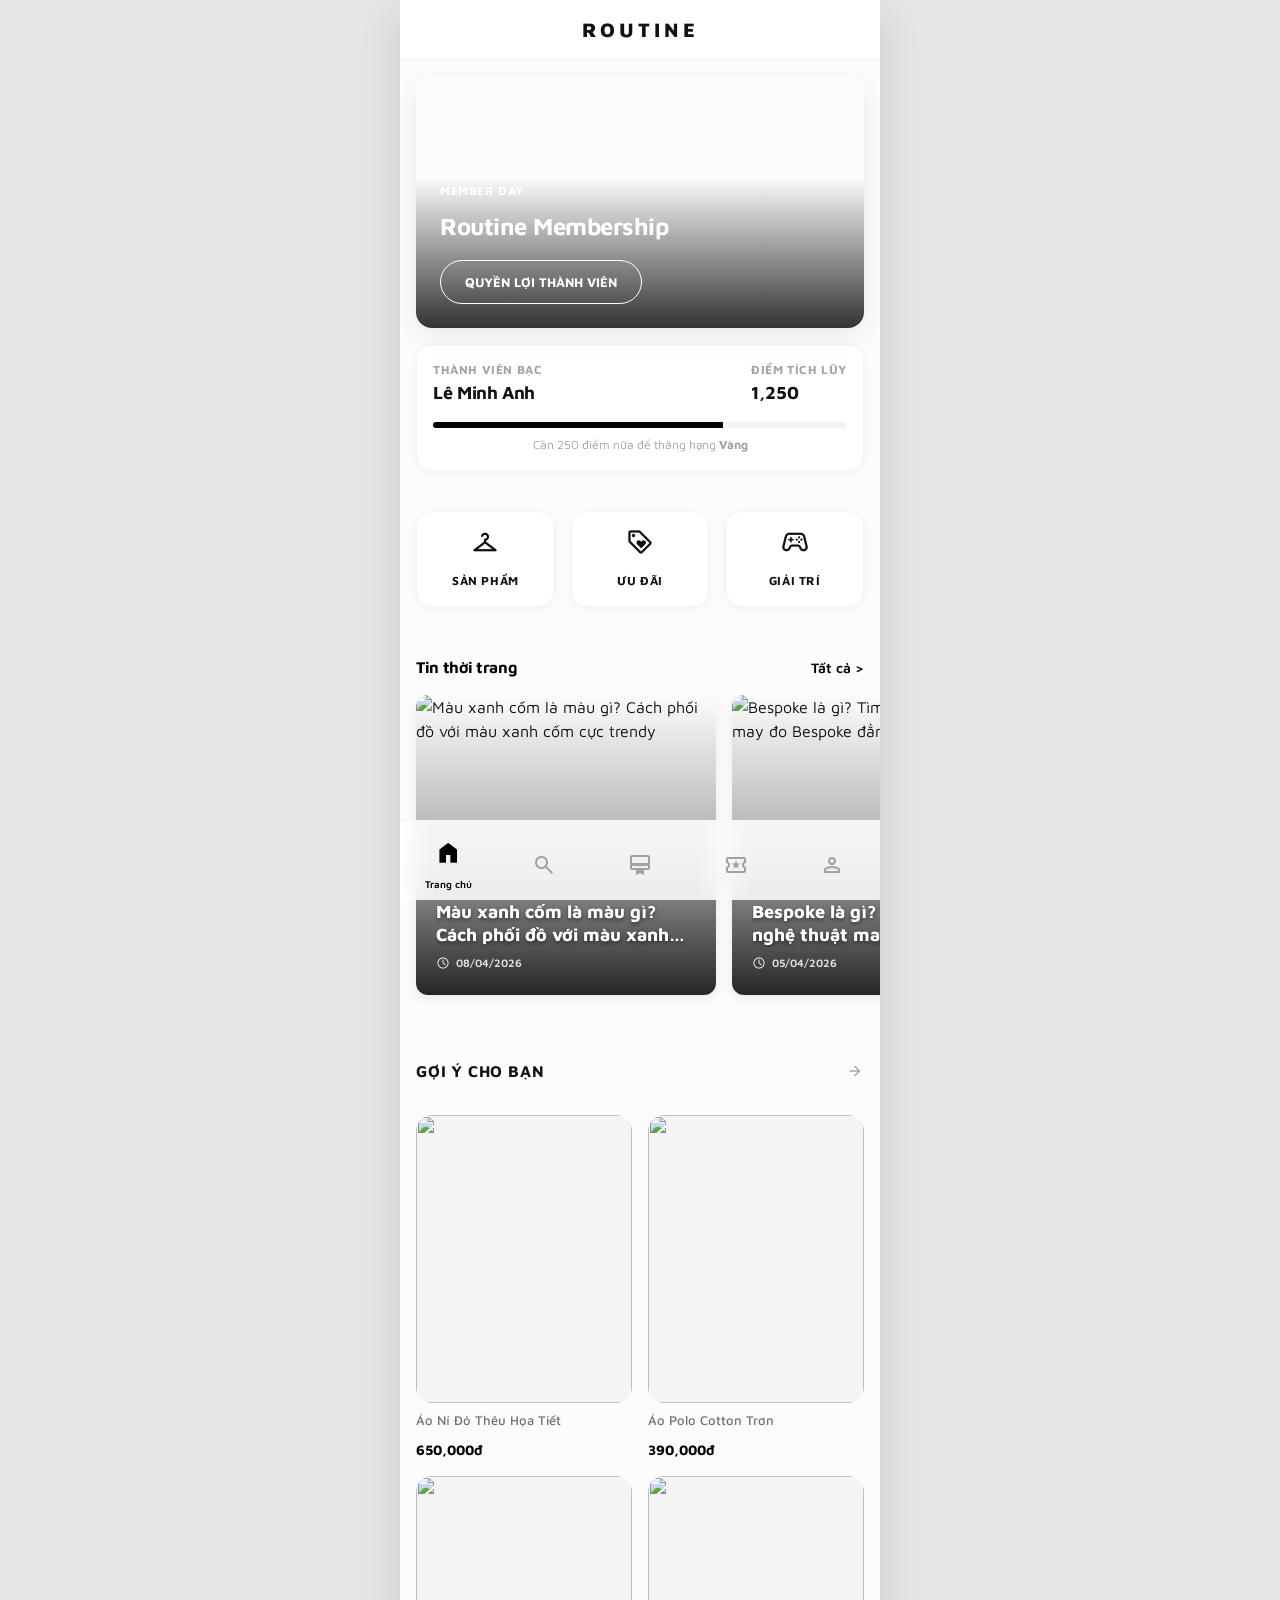
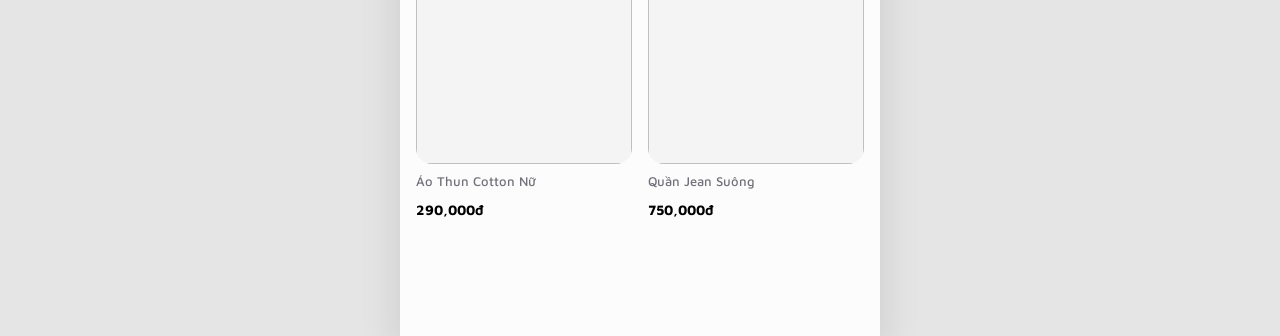
==== commit f4b87530: "feat: update UI Routine Recap, fix tier routing and styles" ====
--- a/index.html
+++ b/index.html
@@ -73,7 +73,8 @@
 
                 <div class="flex flex-col gap-4 mb-8">
                     <div class="flex justify-between items-center">
-                        <h3 class="text-base uppercase tracking-wide">Tin thời trang</h3>
+                        <h3 class="text-base font-bold" style="color: #000000;">Tin thời trang</h3>
+                        <span class="text-sm cursor-pointer font-semibold" style="color: #000000;">Tất cả ></span>
                     </div>
                     <div class="news-slider-container">
                         <div class="news-slider" id="news-slider">
@@ -146,60 +147,117 @@
                     <div id="point-redeem-options" class="hidden"></div>
                 </div>
                 <div class="mb-8">
-                    <h3 class="text-sm font-bold uppercase mb-4 text-muted">Thông Tin Membership</h3>
-                    <div class="card p-4">
-                        <p class="text-sm mb-2"><span class="font-bold text-gray">Họ tên:</span> Lê Minh Anh</p>
-                        <p class="text-sm mb-2"><span class="font-bold text-gray">Giới tính:</span> Nam</p>
-                        <p class="text-sm mb-2"><span class="font-bold text-gray">Ngày sinh:</span> 15/08/1998</p>
-                        <hr class="my-3 border-border">
-                        <div class="input-wrapper mb-3"><input type="text" placeholder="Nghề nghiệp hiện tại"
-                                value="Nhân viên văn phòng"></div>
-                        <div class="input-wrapper mb-3"><input type="text" placeholder="Nơi sinh sống" value="Hà Nội">
-                        </div>
-                        <button class="btn mt-2 h-10 text-xs">CẬP NHẬT THÔNG TIN</button>
+                    <div class="card p-4 flex justify-between items-center cursor-pointer border-l-4" style="border-left-color: var(--accent);" onclick="openOverlay('membership-info')">
+                        <div class="flex items-center gap-3">
+                            <div style="width: 40px; height: 40px; background: #f4f4f5; border-radius: 50%; display: flex; align-items: center; justify-content: center;">
+                                <span class="material-symbols-outlined text-accent" style="font-size: 20px;">account_circle</span>
+                            </div>
+                            <div>
+                                <h3 class="text-sm font-bold">Thông tin Membership</h3>
+                                <p class="text-xs text-muted">Xem hoặc cập nhật họ tên, ngày sinh...</p>
+                            </div>
+                        </div>
+                        <span class="material-symbols-outlined text-gray">chevron_right</span>
                     </div>
                 </div>
                 <div class="mb-4">
-                    <h3 class="text-sm font-bold uppercase mb-4 text-muted">Routine Wrapped</h3>
-                    <div class="grid grid-cols-2 gap-3">
-                        <div class="card p-3 flex flex-col justify-center items-center text-center cursor-pointer"
-                            onclick="alert('Danh hiệu: Cỗ Máy Tiêu Tiền!')">
-                            <span class="material-symbols-outlined text-accent mb-1">payments</span>
-                            <p class="text-xs text-gray">Đã chi tiêu</p>
-                            <p class="font-bold">12,500K</p>
-                        </div>
-                        <div class="card p-3 flex flex-col justify-center items-center text-center cursor-pointer"
-                            onclick="alert('Danh hiệu: Thợ Săn Sale!')">
-                            <span class="material-symbols-outlined text-success mb-1">savings</span>
-                            <p class="text-xs text-gray">Đã tiết kiệm</p>
-                            <p class="font-bold">1,850K</p>
-                        </div>
-                        <div class="card p-3 flex flex-col justify-center items-center text-center cursor-pointer"
-                            onclick="alert('Danh hiệu: Gương Mặt Thân Quen!')">
-                            <span class="material-symbols-outlined text-accent mb-1">shopping_bag</span>
-                            <p class="text-xs text-gray">Số lần mua sắm</p>
-                            <p class="font-bold">14 lần</p>
-                        </div>
-
-                        <div class="card p-3 flex flex-col justify-center items-center text-center cursor-pointer"
-                            onclick="openStores()">
-                            <span class="material-symbols-outlined text-accent mb-1">store</span>
-                            <p class="text-xs text-gray">CH Yêu thích</p>
-                            <p class="font-bold text-xs">Routine Nguyễn Trãi</p>
-                        </div>
-                        <div class="card p-3 flex flex-col justify-center items-center text-center cursor-pointer"
-                            onclick="alert('Danh hiệu: Thành Viên Thân Thiết!')">
-                            <span class="material-symbols-outlined text-accent mb-1">workspace_premium</span>
-                            <p class="text-xs text-gray">Hạng cao nhất</p>
-                            <p class="font-bold">Silver</p>
-                        </div>
-                        <div class="card p-3 flex flex-col justify-center items-center text-center cursor-pointer"
-                            onclick="alert('Danh hiệu: Chuyên Gia Mặc Đẹp!')">
-                            <span class="material-symbols-outlined text-accent mb-1">checkroom</span>
-                            <p class="text-xs text-gray">Dòng chân ái</p>
-
-                            <p class="font-bold">Quần Jean</p>
-                        </div>
+                    <h3 class="text-sm font-bold uppercase mb-4 text-muted flex items-center gap-2" style="gap: 8px;">
+                         <span class="material-symbols-outlined text-accent" style="font-size: 18px;">celebration</span> Routine Recap
+                    </h3>
+                    
+                    <div class="flex flex-col gap-4" style="gap: 16px;">
+                         <!-- Hàng 1: Đã chi tiêu (Feature Card - Premium Gradient) -->
+                         <div class="card p-6 relative overflow-hidden flex flex-col justify-center shadow-lg cursor-pointer" style="background: linear-gradient(135deg, #222 0%, #444 100%); color: white !important; min-height: 130px; border-radius: 16px; border: none;" onclick="alert('Danh hiệu: Cỗ Máy Tiêu Tiền!')">
+                              <!-- Abstract background shape -->
+                              <div style="position: absolute; right: -20px; top: -30px; width: 140px; height: 140px; background: radial-gradient(circle, rgba(255,255,255,0.1) 0%, transparent 70%); border-radius: 50%;"></div>
+                              
+                              <div class="flex items-center gap-2 mb-2 z-10" style="opacity: 0.8; gap: 8px;">
+                                   <div class="w-8 h-8 rounded-full flex items-center justify-center" style="background: rgba(255,255,255,0.15); width: 32px; height: 32px;">
+                                        <span class="material-symbols-outlined text-[16px]" style="color: white; font-size: 16px;">payments</span>
+                                   </div>
+                                   <p class="text-[11px] font-semibold uppercase tracking-widest" style="color: #eee; font-size: 11px;">Tổng Đã Chi Tiêu</p>
+                              </div>
+                              <p class="text-[34px] font-black tracking-tighter z-10 leading-none mt-1" style="font-size: 34px; color: white;">12,500K</p>
+                         </div>
+
+                         <!-- Hàng 2: Tiết kiệm & Mua sắm (Grid 2x2) -->
+                         <div style="display: flex; flex-direction: row; gap: 16px;">
+                              <!-- Tiết kiệm -->
+                              <div class="card p-5 flex flex-col shadow-sm border-gray-100 border cursor-pointer" style="flex: 1; background: #f0fdf4; border-radius: 16px;" onclick="alert('Danh hiệu: Thợ Săn Sale!')">
+                                   <div class="flex items-start mb-4">
+                                        <div class="w-10 h-10 rounded-full flex items-center justify-center bg-white shadow-sm" style="width: 40px; height: 40px;">
+                                             <span class="material-symbols-outlined text-success" style="font-size: 20px; color: #10b981;">savings</span>
+                                        </div>
+                                   </div>
+                                   <p class="text-gray-500 font-bold mb-1 uppercase tracking-widest" style="font-size: 10px; color: #6b7280;">Đã Tiết Kiệm</p>
+                                   <p class="font-black text-success tracking-tight" style="font-size: 22px; color: #10b981;">1,850K</p>
+                              </div>
+                              
+                              <!-- Số lần mua sắm -->
+                              <div class="card p-5 flex flex-col shadow-sm border-gray-100 border cursor-pointer" style="flex: 1; background: #eff6ff; border-radius: 16px;">
+                                   <div class="flex items-start mb-4">
+                                        <div class="w-10 h-10 rounded-full flex items-center justify-center bg-white shadow-sm" style="width: 40px; height: 40px;">
+                                             <span class="material-symbols-outlined" style="font-size: 20px; color: #2563eb;">shopping_bag</span>
+                                        </div>
+                                   </div>
+                                   <p class="text-gray-500 font-bold mb-1 uppercase tracking-widest" style="font-size: 10px; color: #6b7280;">Số Lần Mua</p>
+                                   <p class="font-black tracking-tight" style="font-size: 22px; color: #1d4ed8;">14 <span style="font-size: 14px;">Lần</span></p>
+                              </div>
+                         </div>
+
+                         <!-- Hàng 3: Hạng Cao Nhất (Progress gamification) -->
+                         <div class="card p-5 flex flex-col shadow-sm border-gray-100 cursor-pointer" style="background: white; border-radius: 16px;" onclick="alert('Sắp lên Gold rồi!')">
+                              <div class="flex justify-between items-center mb-4">
+                                   <div class="flex items-center" style="gap: 12px;">
+                                        <div class="rounded-full flex items-center justify-center bg-gray-50 border border-gray-100" style="width: 48px; height: 48px;">
+                                             <span class="material-symbols-outlined text-gray" style="font-size: 24px;">workspace_premium</span>
+                                        </div>
+                                        <div>
+                                             <p class="text-gray uppercase font-bold tracking-widest mb-0.5" style="font-size: 10px;">Hạng Cao Nhất</p>
+                                             <p class="font-black" style="font-size: 18px; color: #1f2937;">Silver Member</p>
+                                        </div>
+                                   </div>
+                                   <span class="material-symbols-outlined" style="color: #d1d5db;">workspace_premium</span>
+                              </div>
+                              <!-- Progress bar to Gold -->
+                              <div class="w-full bg-gray-100 rounded-full mb-2" style="height: 8px; background-color: #f3f4f6;">
+                                  <div class="rounded-full" style="width: 65%; height: 8px; background-color: #9ca3af;"></div>
+                              </div>
+                              <p class="text-right font-medium" style="font-size: 10px; color: #6b7280;">✨ Còn 350K nữa lên hạng Gold</p>
+                         </div>
+
+                         <!-- Hàng 4: Dòng Chân Ái (Có hình minh họa) -->
+                         <div class="card p-4 flex shadow-sm border-gray-100 cursor-pointer items-center justify-between" style="background: white; border-radius: 16px;">
+                              <div class="pl-2">
+                                   <div class="flex items-center gap-2 mb-1" style="opacity: 0.6; gap: 8px;">
+                                        <span class="material-symbols-outlined" style="font-size: 14px;">favorite</span>
+                                        <p class="font-bold uppercase tracking-widest" style="font-size: 10px;">Dòng Chân Ái</p>
+                                   </div>
+                                   <p class="font-black text-accent mt-1 tracking-tight" style="font-size: 22px;">Quần Jean</p>
+                                   <p class="mt-1 font-semibold" style="font-size: 11px; color: #9ca3af;">Đã mua 6 sản phẩm</p>
+                              </div>
+                              <!-- Image illustration -->
+                              <div class="bg-gray-50 rounded-xl overflow-hidden border border-gray-100 flex items-center justify-center shadow-inner" style="width: 84px; height: 84px; background: #f9fafb; border-radius: 12px;">
+                                   <img src="https://images.unsplash.com/photo-1542272604-787c3835535d?q=80&w=600" style="width: 100%; height: 100%; object-fit: cover;">
+                              </div>
+                         </div>
+
+                         <!-- Hàng 5: CH Yêu Thích -->
+                         <div class="card p-5 flex flex-col shadow-sm border-gray-100 cursor-pointer" style="background: white; border-radius: 16px; position: relative; overflow: hidden;" onclick="openStores()">
+                              <!-- A subtle map icon background inside the card -->
+                              <div style="position: absolute; right: -5px; bottom: -20px; opacity: 0.05; pointer-events: none;">
+                                   <span class="material-symbols-outlined" style="font-size: 120px; color: #000;">map</span>
+                              </div>
+                              <div class="flex items-center z-10" style="gap: 16px;">
+                                   <div class="rounded-full flex items-center justify-center shadow-sm" style="width: 48px; height: 48px; background: #fef2f2; color: #ef4444;">
+                                        <span class="material-symbols-outlined" style="font-size: 24px;">store</span>
+                                   </div>
+                                   <div>
+                                        <p class="text-gray uppercase font-bold tracking-widest mb-0.5" style="font-size: 10px;">CH Yêu Thích</p>
+                                        <p class="font-black text-accent tracking-tight" style="font-size: 18px;">Routine Nguyễn Trãi</p>
+                                   </div>
+                              </div>
+                         </div>
                     </div>
                     <button class="btn w-full mt-6"
                         style="background: linear-gradient(135deg, #000 0%, #434343 100%); margin-bottom: 24px;"
@@ -613,6 +671,7 @@
                 <div id="vd-action"></div>
             </div>
         </div>
+    </div>
 
         <!-- OVERLAY: THANH TOÁN (SHOPEE STYLE) -->
         <div id="overlay-checkout" class="overlay-view hidden">
@@ -700,48 +759,120 @@
                 <span class="flex-1 text-center font-bold uppercase text-sm tracking-wide">Thông tin cá nhân</span>
                 <div style="width: 40px"></div>
             </header>
-            <div class="overlay-content">
-                <div class="p-6">
-                    <div class="flex flex-col items-center mb-8">
-                        <div class="relative">
-                            <img src="https://encrypted-tbn0.gstatic.com/images?q=tbn:ANd9GcR6vI2xO2Q-W7zLyoIuA0BvB1Yp1kOnI_mE_w&s"
-                                style="width: 100px; height: 100px; border-radius: 50%; object-fit: cover; border: 3px solid white; box-shadow: 0 4px 12px rgba(0,0,0,0.1);">
-                            <div
-                                class="absolute bottom-0 right-0 bg-accent text-white p-1 rounded-full border-2 border-white">
-                                <span class="material-symbols-outlined" style="font-size: 16px;">edit</span>
-                            </div>
-                        </div>
-                    </div>
-
+            <div class="overlay-content p-5" style="background-color: #f8f9fa;">
+                
+                <!-- CARD 1: ẢNH ĐẠI DIỆN -->
+                <div class="card p-6 mb-6 shadow-sm border-none bg-white flex flex-col items-center relative" style="border-radius: 16px;">
+                    <!-- Nút edit nhỏ góc avatar -->
+                    <div class="relative mb-3">
+                        <div style="width: 84px; height: 84px; background: linear-gradient(135deg, #111, #444); color: white; display: flex; justify-content: center; align-items: center; border-radius: 50%; font-size: 34px; font-weight: 800; box-shadow: 0 4px 14px rgba(0,0,0,0.15);">
+                            L
+                        </div>
+                        <div class="absolute bottom-0 right-0 bg-white shadow-md cursor-pointer text-accent flex items-center justify-center border border-gray-100" style="width: 32px; height: 32px; border-radius: 50%;">
+                            <span class="material-symbols-outlined" style="font-size: 16px;">edit</span>
+                        </div>
+                    </div>
+                </div>
+
+                <!-- CARD 2: CÁC TRƯỜNG THÔNG TIN LIÊN HỆ -->
+                <div>
+                    <p class="text-[11px] uppercase font-bold text-muted ml-1 mb-3 tracking-widest">Thông tin liên hệ</p>
                     <div class="space-y-4">
-                        <div>
-                            <label class="text-[10px] uppercase font-bold text-muted mb-1 block">Họ và tên</label>
-                            <input type="text"
-                                class="w-full p-3 bg-gray-50 border border-gray-100 rounded-xl font-semibold"
-                                value="Lê Minh Anh">
-                        </div>
-                        <div>
-                            <label class="text-[10px] uppercase font-bold text-muted mb-1 block">Số điện thoại</label>
-                            <input type="text"
-                                class="w-full p-3 bg-gray-50 border border-gray-100 rounded-xl font-semibold"
-                                value="0987 *** 321">
-                        </div>
-                        <div>
-                            <label class="text-[10px] uppercase font-bold text-muted mb-1 block">Email</label>
-                            <input type="text"
-                                class="w-full p-3 bg-gray-50 border border-gray-100 rounded-xl font-semibold"
-                                value="minhanh***@gmail.com">
-                        </div>
-                        <div>
-                            <label class="text-[10px] uppercase font-bold text-muted mb-1 block">Địa chỉ mặc
-                                định</label>
-                            <textarea class="w-full p-3 bg-gray-50 border border-gray-100 rounded-xl font-semibold"
-                                rows="2">74 Nguyễn Trãi, Q. Thanh Xuân, Hà Nội</textarea>
-                        </div>
-                    </div>
-
-                    <button class="btn w-full mt-8" onclick="alert('Cập nhật thành công!'); closeOverlay('profile')">LƯU
-                        THAY ĐỔI</button>
+                        <div class="input-wrapper border border-gray-100 shadow-sm" style="background: white; padding: 0 16px; min-height: 54px; border-radius: 12px;">
+                            <span class="material-symbols-outlined text-muted" style="font-size: 22px; margin-right: 14px;">person</span>
+                            <input type="text" class="font-semibold text-accent w-full" value="Lê Minh Anh" placeholder="Họ và tên" style="background: transparent; outline: none; font-size: 14px;">
+                        </div>
+                        
+                        <div class="input-wrapper border border-gray-100 shadow-sm" style="background: white; padding: 0 16px; min-height: 54px; border-radius: 12px;">
+                            <span class="material-symbols-outlined text-muted" style="font-size: 22px; margin-right: 14px;">phone_iphone</span>
+                            <input type="text" class="font-semibold text-accent w-full" value="0987 *** 321" placeholder="Số điện thoại" style="background: transparent; outline: none; font-size: 14px;">
+                        </div>
+                        
+                        <div class="input-wrapper border border-gray-100 shadow-sm" style="background: white; padding: 0 16px; min-height: 54px; border-radius: 12px;">
+                            <span class="material-symbols-outlined text-muted" style="font-size: 22px; margin-right: 14px;">mail</span>
+                            <input type="text" class="font-semibold text-accent w-full" value="minhanh***@gmail.com" placeholder="Email" style="background: transparent; outline: none; font-size: 14px;">
+                        </div>
+                        
+                        <div class="input-wrapper border border-gray-100 shadow-sm flex items-start" style="background: white; padding: 14px 16px; border-radius: 12px; height: auto;">
+                            <span class="material-symbols-outlined text-muted mt-0.5" style="font-size: 22px; margin-right: 14px;">home_pin</span>
+                            <textarea class="font-semibold text-accent w-full" rows="2" placeholder="Địa chỉ mặc định" style="background: transparent; outline: none; font-size: 14px; resize: none; border: none; padding: 0;">74 Nguyễn Trãi, Q. Thanh Xuân, Hà Nội</textarea>
+                        </div>
+                    </div>
+                </div>
+
+                <div class="mt-8 pb-8">
+                    <!-- Button LƯU THAY ĐỔI -->
+                    <button class="w-full flex items-center justify-center shadow-md bg-accent text-white" style="height: 52px; border-radius: 12px; font-size: 14px; font-weight: 600; letter-spacing: 1px; transition: transform 0.1s;" onclick="alert('Cập nhật thành công!'); closeOverlay('profile')">LƯU THAY ĐỔI</button>
+                </div>
+            </div>
+        </div>
+
+
+
+        <!-- OVERLAY: THÔNG TIN MEMBERSHIP -->
+        <div id="overlay-membership-info" class="overlay-view hidden">
+            <header class="overlay-header">
+                <span class="material-symbols-outlined back-btn" onclick="closeOverlay('membership-info')">arrow_back</span>
+                <span class="flex-1 text-center font-bold uppercase text-sm tracking-wide">Thông tin cá nhân</span>
+                <div style="width: 40px"></div>
+            </header>
+            <div class="overlay-content p-5" style="background-color: #f8f9fa;">
+                
+                <!-- CARD 1: THÔNG TIN TĨNH (AVATAR, HEADER & THÔNG TIN CƠ BẢN) -->
+                <div class="card p-6 mb-6 shadow-sm border-none bg-white flex flex-col items-center">
+                    
+                    <!-- Initial Avatar -->
+                    <div style="width: 76px; height: 76px; background: linear-gradient(135deg, var(--accent) 0%, #004d99 100%); color: white; display: flex; justify-content: center; align-items: center; border-radius: 50%; font-size: 32px; font-weight: 800; box-shadow: 0 4px 12px rgba(0,43,94,0.15); margin-bottom: 16px;">
+                        L
+                    </div>
+                    
+                    <!-- Badge Hạng -->
+                    <div style="background: linear-gradient(135deg, #f0f0f0 0%, #e0e0e0 100%); color: #424242; padding: 4px 14px; border-radius: 100px; font-size: 10px; font-weight: 800; letter-spacing: 0.5px; margin-bottom: 8px; border: 1px solid #d4d4d4;">
+                        THÀNH VIÊN BẠC
+                    </div>
+                    
+                    <!-- Tên -->
+                    <h2 class="text-2xl font-extrabold text-accent mb-6" style="letter-spacing: -0.5px;">Lê Minh Anh</h2>
+
+                    <!-- Giới tính & Ngày sinh -->
+                    <div class="w-full space-y-3">
+                         <div class="flex justify-between items-center p-3 rounded-xl border border-gray-100" style="background: #fafafa;">
+                              <div class="flex items-center text-muted" style="gap: 12px;">
+                                  <span class="material-symbols-outlined" style="font-size: 22px;">male</span>
+                                  <span class="text-[11px] font-bold uppercase tracking-wide">Giới tính</span>
+                              </div>
+                              <span class="font-bold text-sm text-accent">Nam</span>
+                         </div>
+                         
+                         <div class="flex justify-between items-center p-3 rounded-xl border border-gray-100" style="background: #fafafa;">
+                              <div class="flex items-center text-muted" style="gap: 12px;">
+                                  <span class="material-symbols-outlined" style="font-size: 22px;">cake</span>
+                                  <span class="text-[11px] font-bold uppercase tracking-wide">Ngày sinh</span>
+                              </div>
+                              <span class="font-bold text-sm text-accent">15/08/1998</span>
+                         </div>
+                    </div>
+                </div>
+
+                <!-- CARD 2: THÔNG TIN BỔ SUNG (CÓ THỂ CHỈNH SỬA) -->
+                <div>
+                    <p class="text-[11px] uppercase font-bold text-muted ml-1 mb-3 tracking-widest">Thông tin bổ sung</p>
+                    <div class="space-y-4">
+                        <div class="input-wrapper border border-gray-100 shadow-sm" style="background: white; padding: 0 16px; min-height: 54px; border-radius: 12px;">
+                            <span class="material-symbols-outlined text-muted" style="font-size: 22px; margin-right: 14px;">work_outline</span>
+                            <input type="text" class="font-semibold text-accent w-full" value="Nhân viên văn phòng" placeholder="Nghề nghiệp hiện tại" style="background: transparent; outline: none; font-size: 14px;">
+                        </div>
+                        
+                        <div class="input-wrapper border border-gray-100 shadow-sm" style="background: white; padding: 0 16px; min-height: 54px; border-radius: 12px;">
+                            <span class="material-symbols-outlined text-muted" style="font-size: 22px; margin-right: 14px;">location_on</span>
+                            <input type="text" class="font-semibold text-accent w-full" value="Hà Nội" placeholder="Nơi sinh sống" style="background: transparent; outline: none; font-size: 14px;">
+                        </div>
+                    </div>
+                </div>
+
+                <div class="mt-8 pb-8">
+                    <!-- Button LƯU THAY ĐỔI -->
+                    <button class="w-full flex items-center justify-center shadow-md bg-accent text-white" style="height: 52px; border-radius: 12px; font-size: 14px; font-weight: 600; letter-spacing: 1px; transition: transform 0.1s;" onclick="alert('Cập nhật thành công!'); closeOverlay('membership-info')">LƯU THAY ĐỔI</button>
                 </div>
             </div>
         </div>
--- a/style.css
+++ b/style.css
@@ -894,6 +894,7 @@
     padding: 0 16px;
     overflow-x: auto;
     scrollbar-width: none;
+    scroll-snap-type: x mandatory;
 }
 
 .news-slider-container::-webkit-scrollbar {
@@ -902,22 +903,24 @@
 
 .news-slider {
     display: flex;
-    gap: 12px;
-    padding-bottom: 8px;
+    gap: 16px;
+    padding-bottom: 16px;
 }
 
 .news-card {
-    min-width: 180px;
-    background: white;
+    width: min(80vw, 300px); /* Đảm bảo không quá to trên màn hình rộng */
     border-radius: 12px;
     overflow: hidden;
-    border: 1px solid var(--border);
     flex-shrink: 0;
+    position: relative;
+    scroll-snap-align: center;
+    box-shadow: 0 4px 12px rgba(0,0,0,0.08);
 }
 
 .news-img-wrapper {
     width: 100%;
-    aspect-ratio: 4/3;
+    aspect-ratio: 1/1;
+    position: relative;
 }
 
 .news-img-wrapper img {
@@ -926,17 +929,44 @@
     object-fit: cover;
 }
 
+.news-overlay {
+    position: absolute;
+    inset: 0;
+    background: linear-gradient(to top, rgba(0,0,0,0.85) 0%, rgba(0,0,0,0.3) 50%, transparent 100%);
+    pointer-events: none;
+}
+
+.news-content {
+    position: absolute;
+    bottom: 0;
+    left: 0;
+    width: 100%;
+    padding: 24px 20px;
+    display: flex;
+    flex-direction: column;
+    gap: 8px;
+    pointer-events: none;
+}
+
 .news-card-title {
-    padding: 10px;
-    font-size: 11px;
-    font-weight: 700;
-    line-height: 1.4;
-    color: var(--text-primary);
-    height: 44px;
-    overflow: hidden;
+    font-size: 18px;
+    font-weight: 800;
+    line-height: 1.3;
+    color: #ffffff;
     display: -webkit-box;
     -webkit-line-clamp: 2;
     -webkit-box-orient: vertical;
+    overflow: hidden;
+    text-shadow: 0 2px 4px rgba(0,0,0,0.5);
+}
+
+.news-date {
+    display: flex;
+    align-items: center;
+    gap: 6px;
+    color: rgba(255, 255, 255, 0.85);
+    font-size: 11px;
+    font-weight: 600;
 }
 
 /* --- ACHIEVEMENT BADGE CARD --- */
